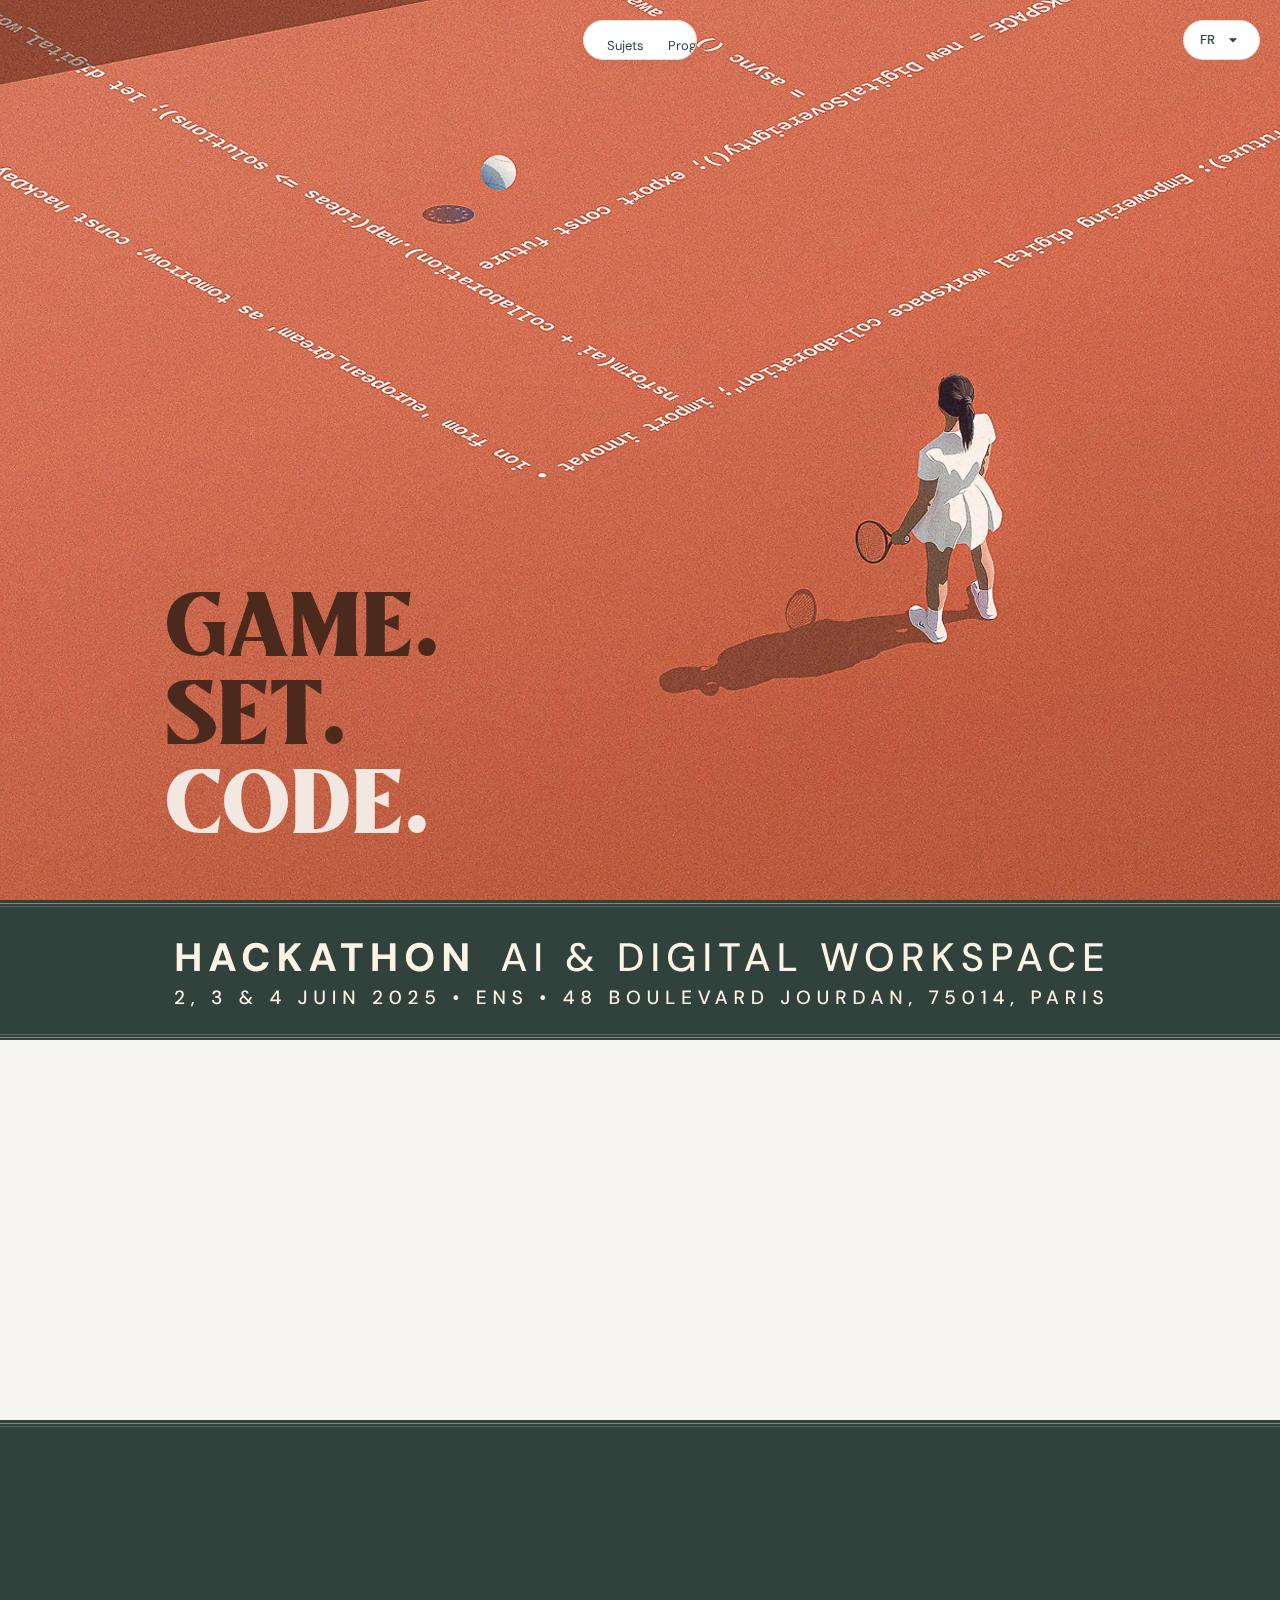
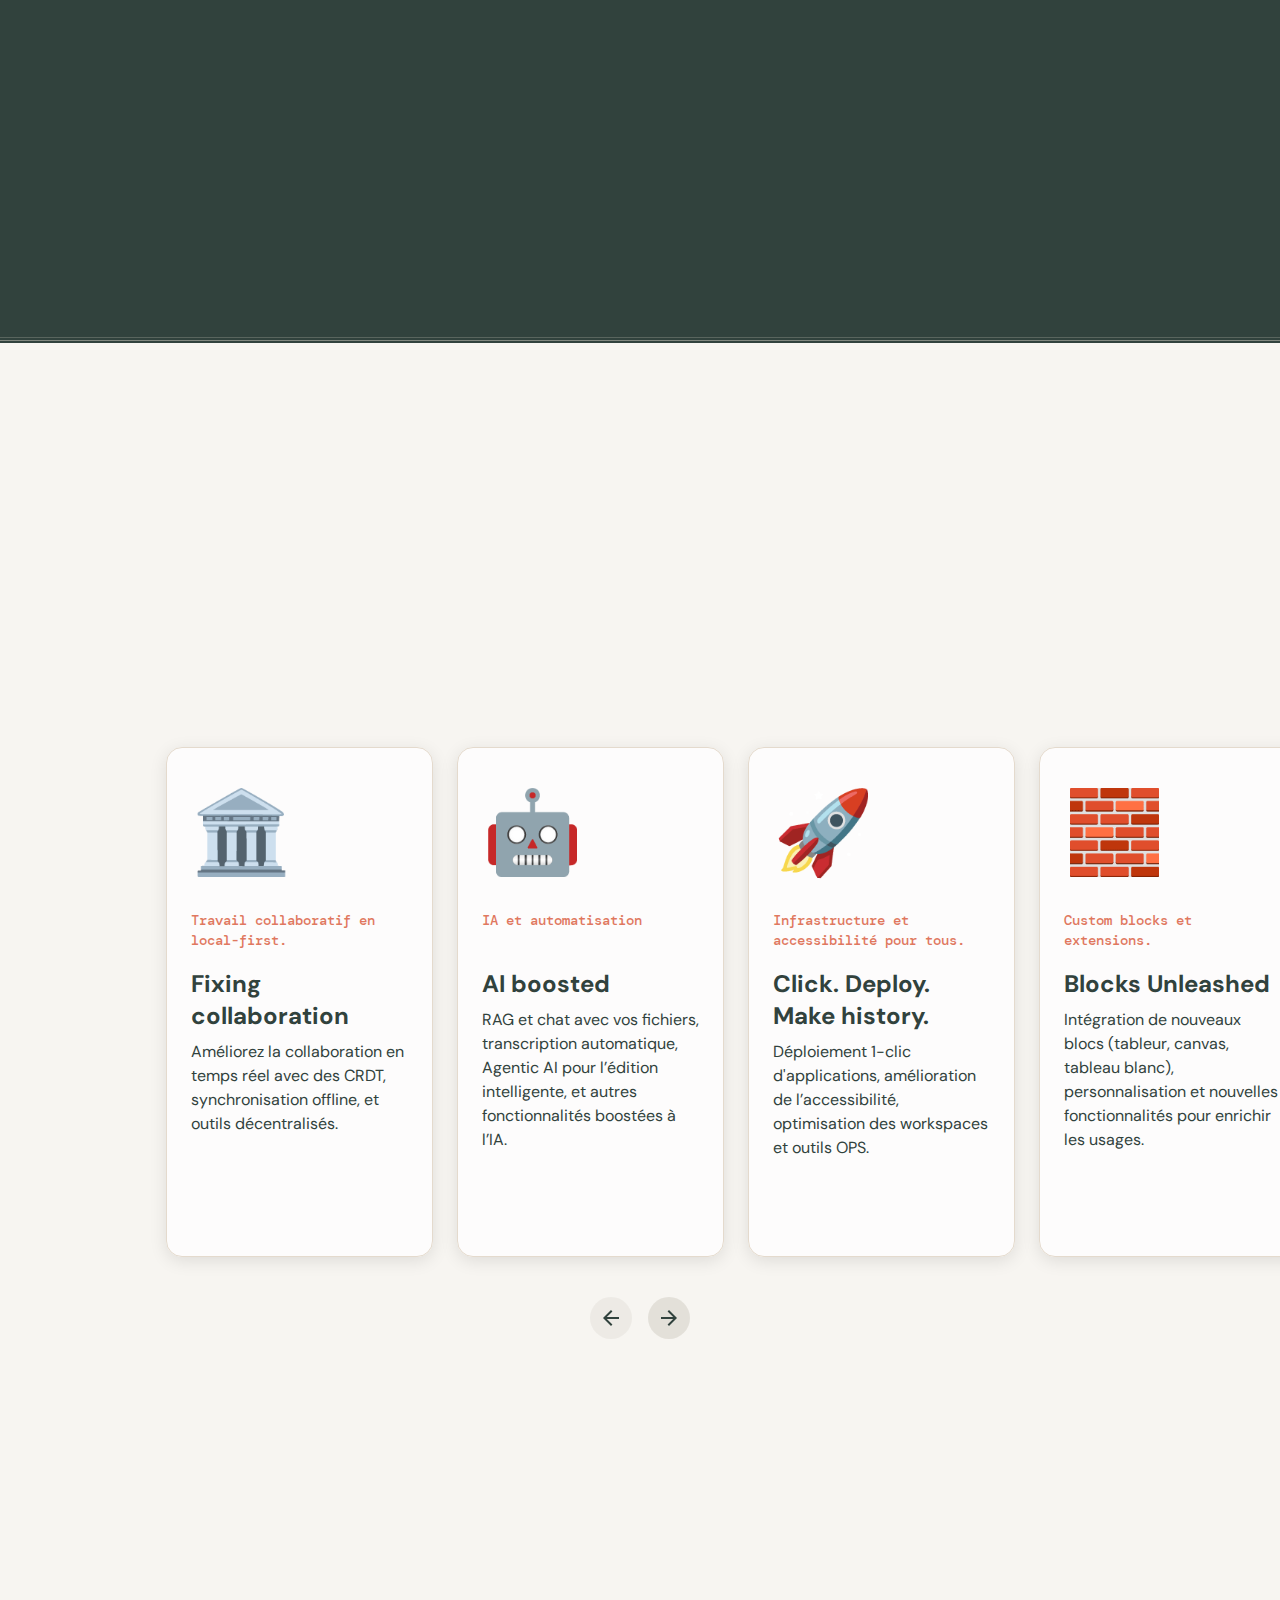
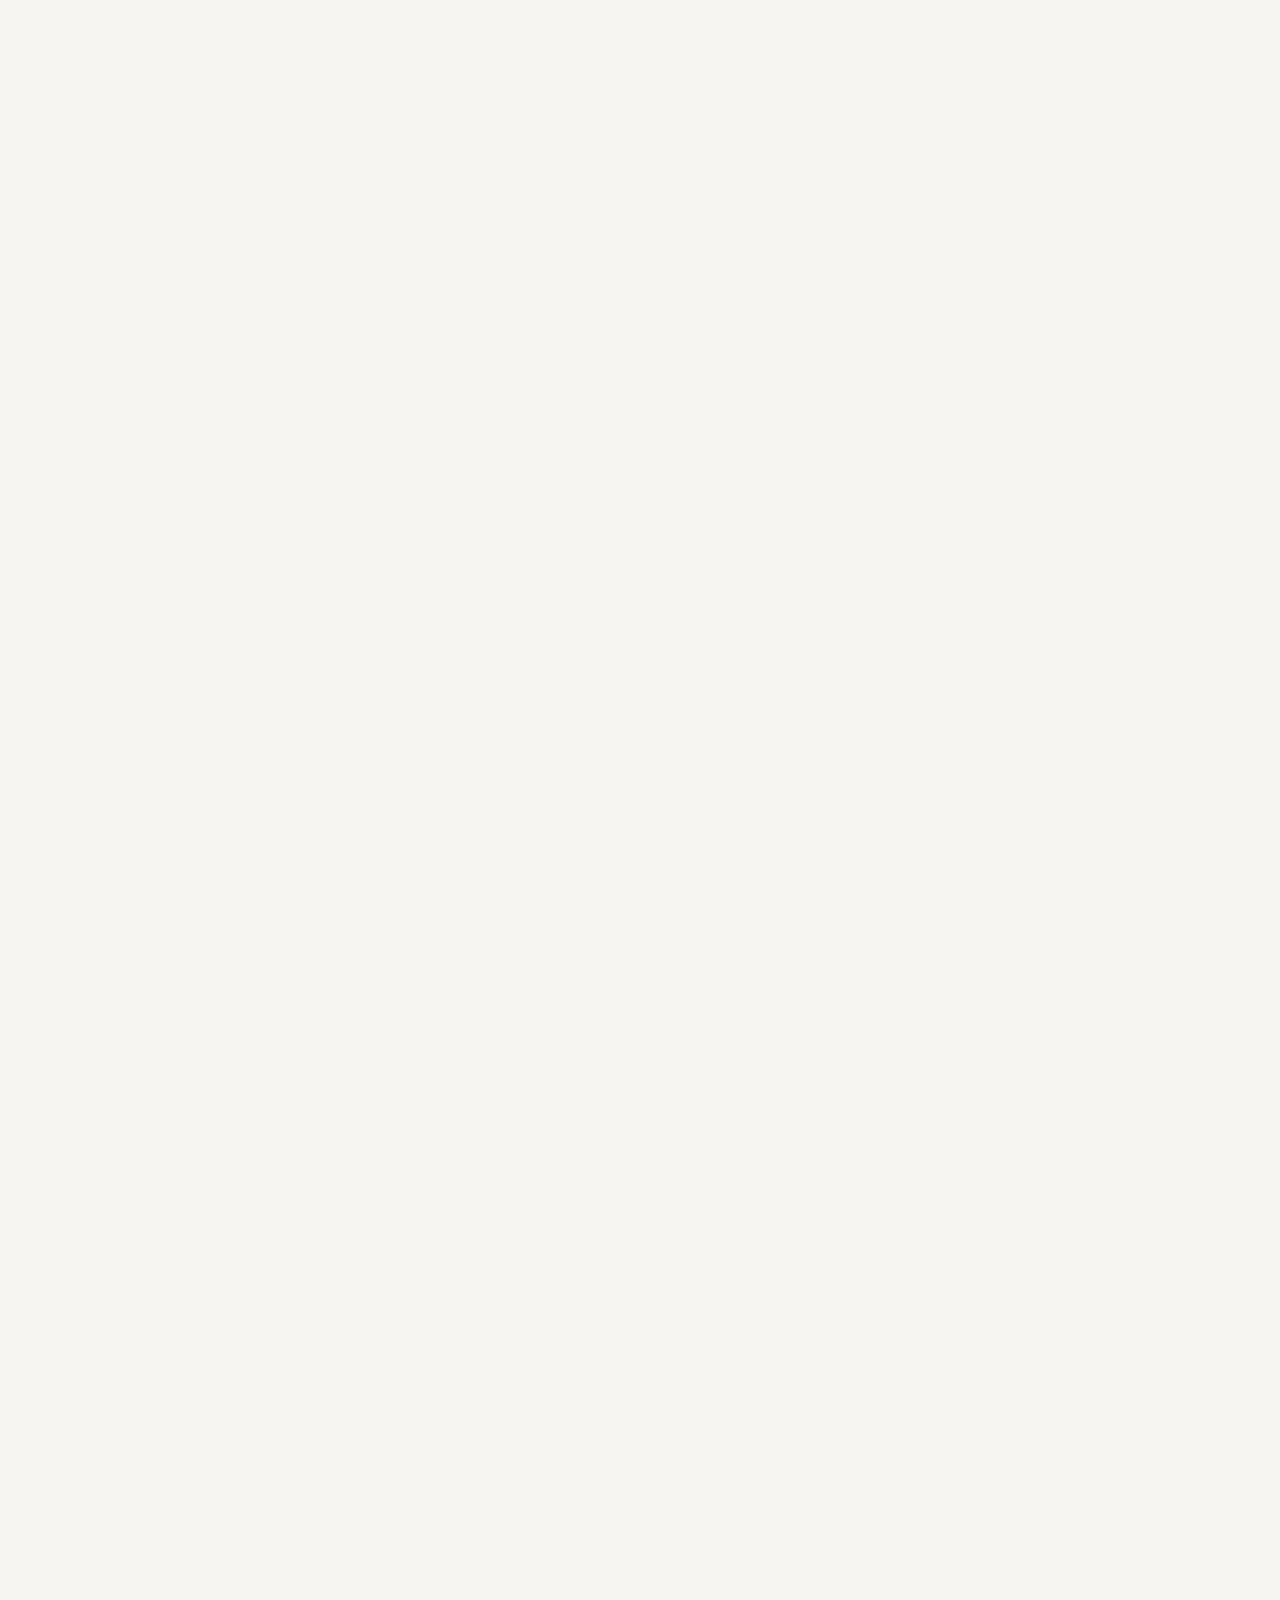
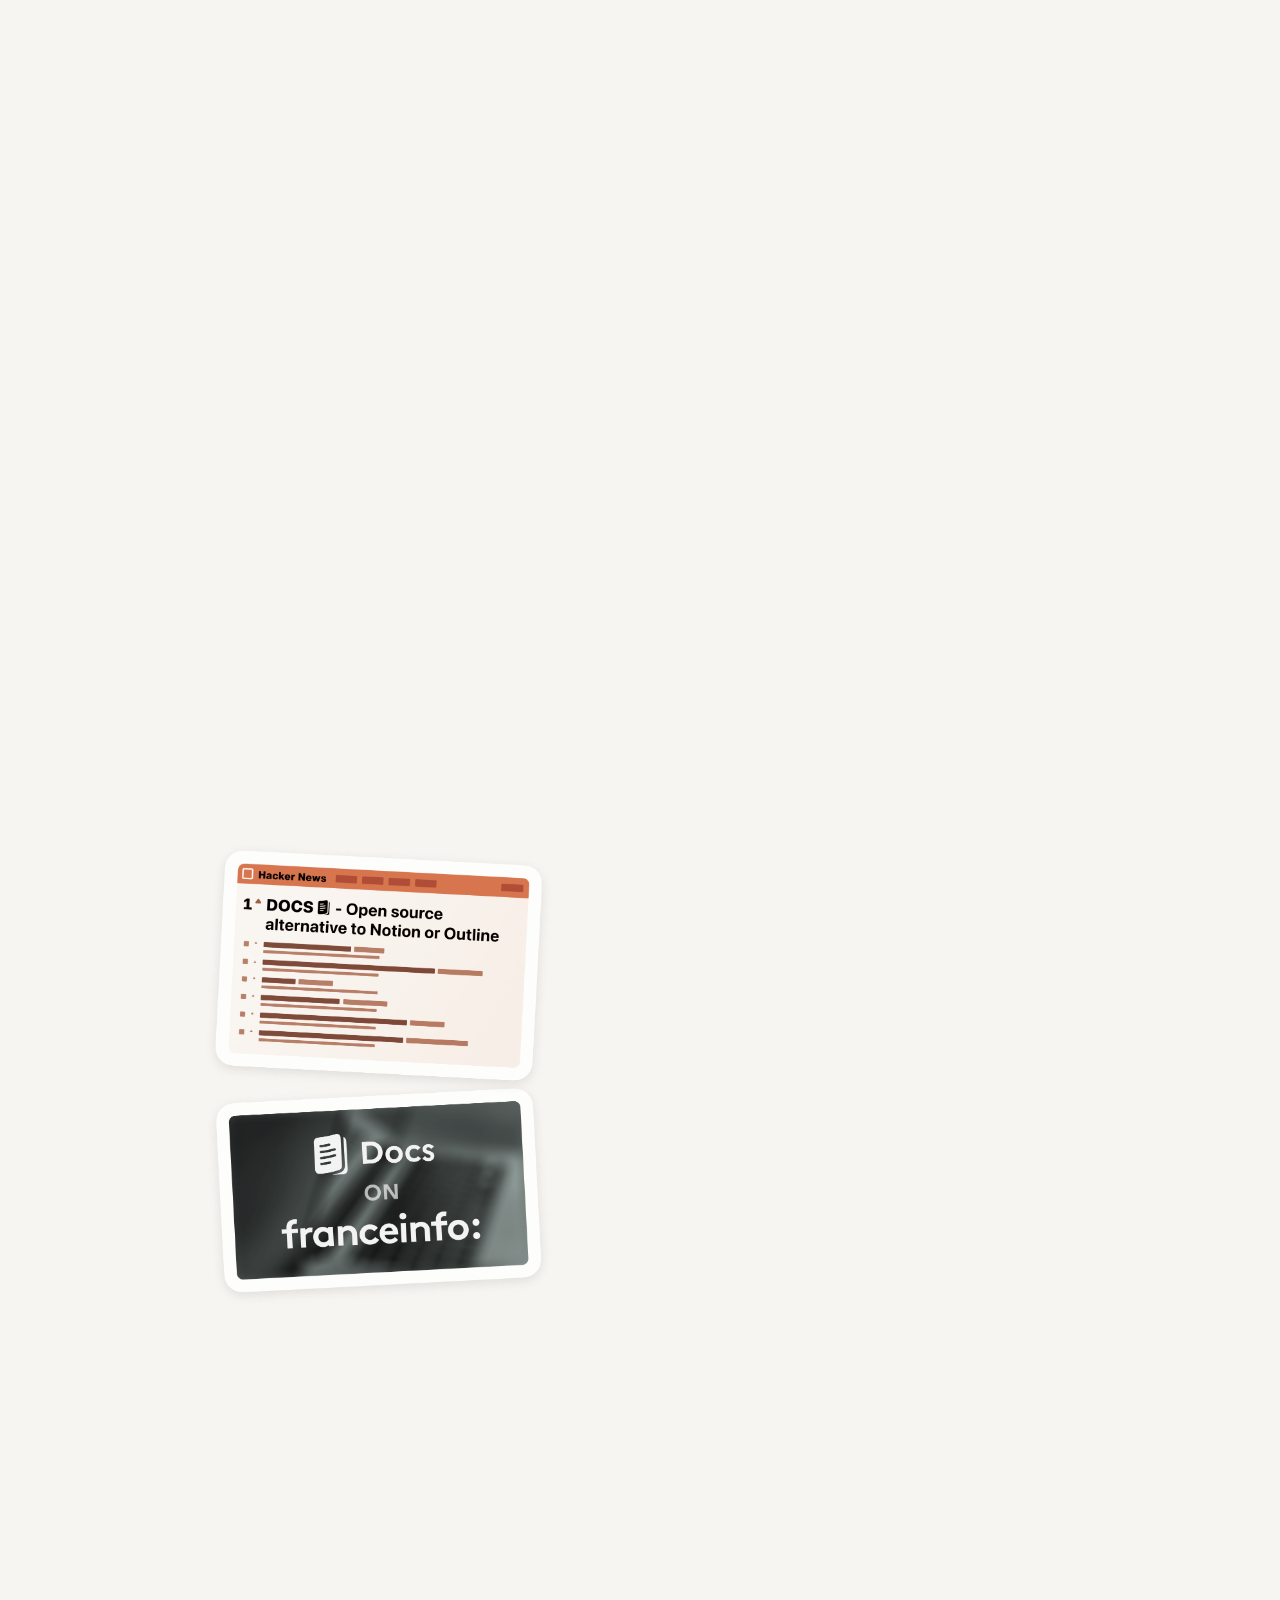
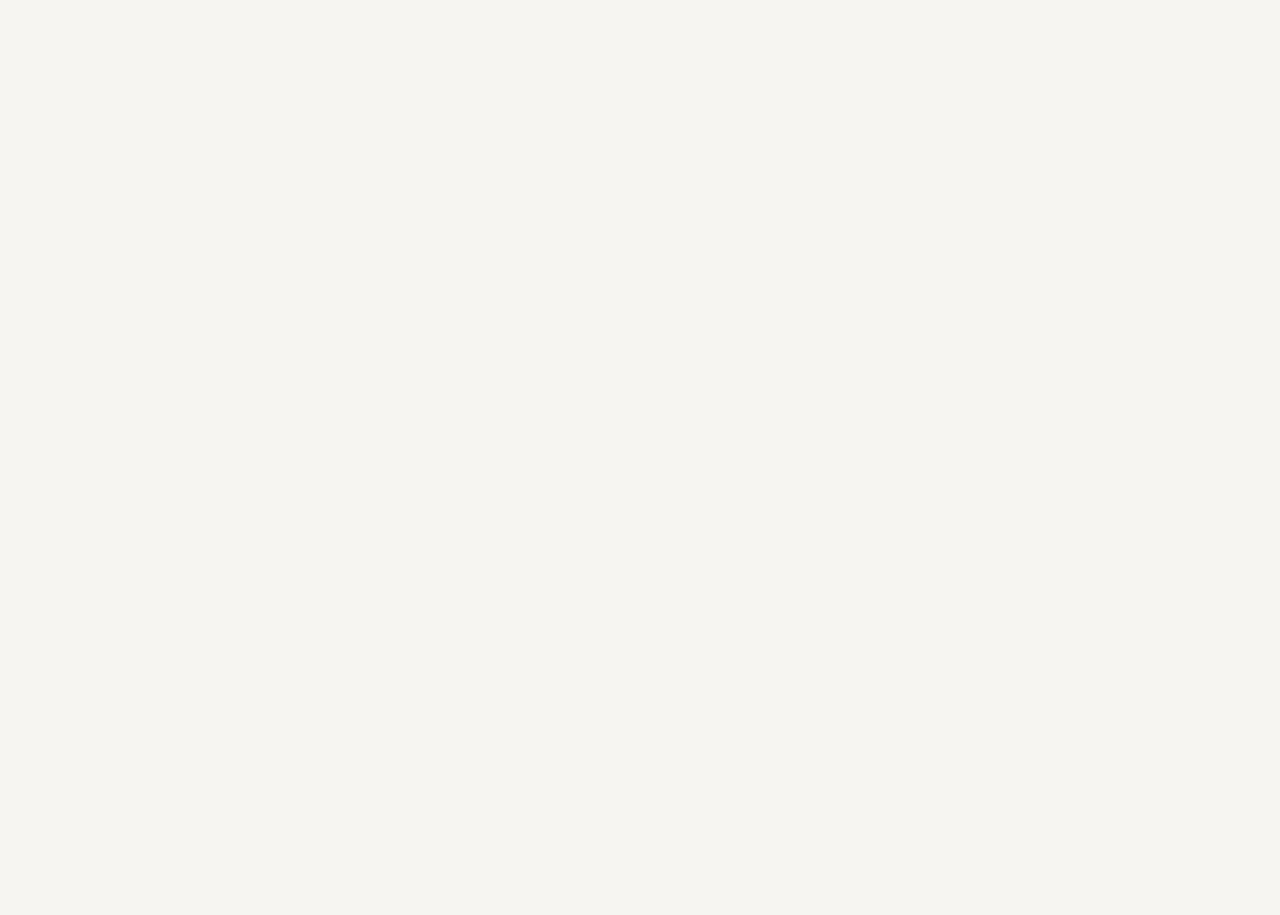
==== index.html @ 550e042b "Test" ====
<!DOCTYPE html><html><head><meta charSet="utf-8" data-next-head=""/><meta name="viewport" content="width=device-width" data-next-head=""/><title data-next-head="">HackDays - Hackathon Digital Workspace</title><meta property="og:title" content="HackDays - Hackathon Digital Workspace" data-next-head=""/><meta property="og:description" content="Les 2, 3 et 4 Juin 2025 - Travaillons ensemble à développer des outils souverains &amp; open source" data-next-head=""/><link href="favicon.png" rel="icon" media="(prefers-color-scheme: dark)" data-next-head=""/><link href="favicon-light.png" rel="icon" media="(prefers-color-scheme: light)" data-next-head=""/><meta property="og:image" content="/images/rs.png" data-next-head=""/><link rel="preload" href="/images/hero.webp" as="image" data-next-head=""/><link rel="preload" href="/locales/fr.json" as="fetch" type="application/json" data-next-head=""/><link rel="preload" href="/locales/en.json" as="fetch" type="application/json" data-next-head=""/><link rel="preload" href="/images/hero-mobile.png" as="image" data-next-head=""/><link rel="preload" href="/images/hero-matrix.webp" as="image" data-next-head=""/><link rel="preload" href="/fonts/DMMono-Medium.ttf" as="font" type="font/woff2" crossorigin="anonymous" data-next-head=""/><link rel="preload" href="/fonts/Mullingar.ttf" as="font" type="font/woff2" crossorigin="anonymous" data-next-head=""/><link rel="preload" href="/fonts/DMMono-Regular.ttf" as="font" type="font/woff2" crossorigin="anonymous" data-next-head=""/><link rel="preload" href="/fonts/DMSans.ttf" as="font" type="font/woff2" crossorigin="anonymous" data-next-head=""/><link rel="preload" href="/fonts/Domine.ttf" as="font" type="font/woff2" crossorigin="anonymous" data-next-head=""/><link rel="preload" href="/_next/static/css/62d3542dd55bc6a5.css" as="style"/><link rel="stylesheet" href="/_next/static/css/62d3542dd55bc6a5.css" data-n-g=""/><noscript data-n-css=""></noscript><script defer="" noModule="" src="/_next/static/chunks/polyfills-42372ed130431b0a.js"></script><script src="/_next/static/chunks/webpack-fbb920bddf9bf0a6.js" defer=""></script><script src="/_next/static/chunks/framework-b8ed9b642a1d405a.js" defer=""></script><script src="/_next/static/chunks/main-5967226b86c09d72.js" defer=""></script><script src="/_next/static/chunks/pages/_app-46a025a0077eee86.js" defer=""></script><script src="/_next/static/chunks/07c2d338-8907788d84a133c5.js" defer=""></script><script src="/_next/static/chunks/646-f58fdae03dad907c.js" defer=""></script><script src="/_next/static/chunks/pages/index-a17ed8b24670db7b.js" defer=""></script><script src="/_next/static/bseJGaEf91xO2K6jxtuB0/_buildManifest.js" defer=""></script><script src="/_next/static/bseJGaEf91xO2K6jxtuB0/_ssgManifest.js" defer=""></script></head><body><link rel="preload" as="image" href="/_next/static/media/logo.f4765c7b.svg"/><link rel="preload" as="image" href="/_next/static/media/logohackdays.5e179aab.svg"/><link rel="preload" as="image" href="/_next/static/media/title.95a860ea.svg"/><link rel="preload" as="image" href="/_next/static/media/title-mobile.29ca953d.svg"/><link rel="preload" as="image" href="/_next/static/media/logo-dinum.d886777a.svg"/><link rel="preload" as="image" href="/_next/static/media/logo-ens.67145951.svg"/><link rel="preload" as="image" href="/_next/static/media/logo-dgnum.ed070e53.svg"/><link rel="preload" as="image" href="/_next/static/media/screenshot-docs.bde87845.png"/><link rel="preload" as="image" href="/_next/static/media/screenshot-docs-mobile.62ccddb9.png"/><link rel="preload" as="image" href="/_next/static/media/logo-docs.759f31f5.svg"/><link rel="preload" as="image" href="/_next/static/media/screenshot-visio.ffbc86d8.png"/><link rel="preload" as="image" href="/_next/static/media/screenshot-visio-mobile.3c537fc0.png"/><link rel="preload" as="image" href="/_next/static/media/logo-visio.07f73965.svg"/><link rel="preload" as="image" href="/_next/static/media/date-2.4573acf4.png"/><link rel="preload" as="image" href="/_next/static/media/date-3.2bc47886.png"/><link rel="preload" as="image" href="/_next/static/media/date-4.ceb83dd8.png"/><link rel="preload" as="image" href="/_next/static/media/fame.dd30e077.png"/><link rel="preload" as="image" href="/_next/static/media/building.dadec28d.png"/><div id="__next"><div><div class="items-center flex border-b border-beige-200 z-1000 w-full bg-white fixed md:hidden top-[0px] left-[0px] h-[48px] justify-between" style="top:-100px;background-color:transparent"><a><img src="/_next/static/media/logo.f4765c7b.svg"/></a><a href="https://pretix.dgnum.eu/dgnum/hack-lsn-2025/" target="_blank" class="transition-all text-[13px] text-green-700 p-4 hover:text-orange-500 font-medium">menu.signup</a></div><div class="w-full hidden md:flex justify-center"><div class="fixed overflow-hidden z-1000 p-[5px] text-[13px] top-[20px] border border-beige-200 bg-white rounded-3xl h-[40px]" style="box-shadow:0px 4px 9.3px 0px rgba(75, 41, 28, 0.05);top:-100px;width:40px"><a class="absolute top-1.25" style="opacity:1"><img class="cursor-pointer" src="/_next/static/media/logo.f4765c7b.svg"/></a><ul class="flex items-center justify-between" style="opacity:0"><li><a><img class="w-[124px] overflow-hidden cursor-pointer" src="/_next/static/media/logohackdays.5e179aab.svg"/></a></li><li class="flex items-center hover:text-orange-600 cursor-pointer px-[12px] pl-[18px]"><a>menu.tracks</a></li><li class="flex items-center hover:text-orange-600 cursor-pointer px-[12px]"><a>menu.program</a></li><li class="flex items-center hover:text-orange-600 cursor-pointer px-[12px]"><a>menu.info</a></li><li class="flex items-center"><a href="https://pretix.dgnum.eu/dgnum/hack-lsn-2025/" target="_blank" class="flex items-center px-4 py-1 transition-all bg-green-700 hover:bg-orange-500 text-beige-100 rounded-full">menu.signup</a></li></ul></div><div class="hidden md:block" style="top:-100px;width:40px"></div></div><div class="w-full"><div style="opacity:0"><div id="GameSetCode" class="relative h-[80vh] md:h-[100vh] w-full bg-cover bg-top bg-[url(&#x27;/images/hero/hero-mobile.png&#x27;)] md:bg-[url(&#x27;/images/hero/hero.webp&#x27;)]" style="filter:blur(4px)"><div class="absolute w-full top-O z-0 bg-cover bg-top inset-0 md:bg-[url(&#x27;/images/hero/hero-matrix.webp&#x27;)]" style="opacity:0"></div><div class="container h-full mx-auto relative"><h1 class="uppercase font-title absolute bottom-[56px] hero-title"><span class="hero-title-word " style="opacity:0"><span class="text-orange-800">Game.</span></span><span class="hero-title-word " style="opacity:0"><span class="text-orange-800">Set.</span></span><span class="hero-title-word hero-title-matrix-hover" style="opacity:0"><span class="md:cursor-pointer text-orange-100 md:inline-block" style="opacity:0">C</span><span class="md:cursor-pointer text-orange-100 md:inline-block" style="opacity:0">o</span><span class="md:cursor-pointer text-orange-100 md:inline-block" style="opacity:0">d</span><span class="md:cursor-pointer text-orange-100 md:inline-block" style="opacity:0">e</span><span class="md:cursor-pointer text-orange-100 md:inline-block" style="opacity:0">.</span></span></h1></div></div><div class="sub-hero-title relative w-full bg-green-700"><div class="sub-hero-title-border w-full"><div class="sub-hero-title-subborder w-full"><div class="container mx-auto"><img class="mx-auto py-6 hidden md:block" src="/_next/static/media/title.95a860ea.svg"/><img class="mx-auto w-full py-6 block md:hidden" src="/_next/static/media/title-mobile.29ca953d.svg"/></div></div></div></div></div><div class="relative w-full bg-beige-100 py-[30px] md:py-0"><div class="flex column h-[327px] md:h-[380px] w-full bg-center bg-cover md:bg-auto py-12 bg-no-repeat container mx-auto"><div class="m-auto"><div class="relative grid grid-cols-3 flex text-center m-auto max-w-[436px] my-6 mx-auto gap-[47px]"><div style="opacity:0"><img src="/_next/static/media/logo-dinum.d886777a.svg"/></div><div style="opacity:0"><img src="/_next/static/media/logo-ens.67145951.svg" class="mx-auto self-end"/></div><div style="opacity:0"><img src="/_next/static/media/logo-dgnum.ed070e53.svg" class="self-end"/></div></div></div></div></div><div class="sub-hero-title relative w-full bg-green-700"><div class="sub-hero-title-border w-full"><div class="sub-hero-title-subborder w-full"><div class="container mx-auto md:py-[120px] py-8"><div class="flex gap-4 md:justify-center flex-wrap md:flex-nowrap"><div style="opacity:0"><span class="px-3 py-1 rounded-full text-sm font-normal font-code
      bg-white/[.05] text-beige-100">mission.tags.1</span></div><div style="opacity:0"><span class="px-3 py-1 rounded-full text-sm font-normal font-code
      bg-white/[.05] text-beige-100">mission.tags.2</span></div><div style="opacity:0"><span class="px-3 py-1 rounded-full text-sm font-normal font-code
      bg-white/[.05] text-beige-100">mission.tags.3</span></div></div><div style="opacity:0"><h3 class="font-title leading-14 py-[12px] md:py-8 uppercase md:text-center text-beige-100 text-[59px] md:text-[86px]">mission.title</h3><p class="md:mx-auto font-text text-[#F8F6F2] max-w-[478px] text-left md:text-center">mission.description</p></div></div></div></div></div><div class="bg-beige-100"><div id="AVosMarques" class="relative w-full pt-[96px] pb-[56px] md:py-[106px]"><div class="container mx-auto"><div style="opacity:0"><span class="px-3 py-1 rounded-full text-sm font-normal font-code
      bg-orange-100 text-orange-600">avosmarques.tag</span><h3 class="font-title leading-14 py-3 md:py-8 uppercase text-green-700 text-[59px] md:text-[86px]">avosmarques.title</h3><p class="text-green-500 max-w-[800px] text-normal">avosmarques.description</p></div></div><div class="swipper-scroll overflow-hidden md:overflow-x-auto flex snap-x gap-6 pr-[180px] pt-9 pb-5 md:pt-7 md:pb-7 scroll-smooth transition-[padding] duration-300"><div class="snap-center bg-white/[0.75] border border-beige-200 min-w-[267px] max-w-[267px] flex flex-col p-6 rounded-[16px] card-box-shadow gap-2"><span class="text-[81px]">🏛️</span><span class="text-sm font-medium text-orange-500 font-code mt-2 h-[34px]">avosmarques.cards.1.tag</span><h3 class="text-2xl font-bold text-green-700 mt-4">avosmarques.cards.1.title</h3><p class="text-green-700 font-normal text-base">avosmarques.cards.1.description</p></div><div class="snap-center bg-white/[0.75] border border-beige-200 min-w-[267px] max-w-[267px] flex flex-col p-6 rounded-[16px] card-box-shadow gap-2"><span class="text-[81px]">🤖</span><span class="text-sm font-medium text-orange-500 font-code mt-2 h-[34px]">avosmarques.cards.2.tag</span><h3 class="text-2xl font-bold text-green-700 mt-4">avosmarques.cards.2.title</h3><p class="text-green-700 font-normal text-base">avosmarques.cards.2.description</p></div><div class="snap-center bg-white/[0.75] border border-beige-200 min-w-[267px] max-w-[267px] flex flex-col p-6 rounded-[16px] card-box-shadow gap-2"><span class="text-[81px]">🚀</span><span class="text-sm font-medium text-orange-500 font-code mt-2 h-[34px]">avosmarques.cards.3.tag</span><h3 class="text-2xl font-bold text-green-700 mt-4">avosmarques.cards.3.title</h3><p class="text-green-700 font-normal text-base">avosmarques.cards.3.description</p></div><div class="snap-center bg-white/[0.75] border border-beige-200 min-w-[267px] max-w-[267px] flex flex-col p-6 rounded-[16px] card-box-shadow gap-2"><span class="text-[81px]">🧱</span><span class="text-sm font-medium text-orange-500 font-code mt-2 h-[34px]">avosmarques.cards.4.tag</span><h3 class="text-2xl font-bold text-green-700 mt-4">avosmarques.cards.4.title</h3><p class="text-green-700 font-normal text-base">avosmarques.cards.4.description</p></div><div class="snap-center bg-white/[0.75] border border-beige-200 min-w-[267px] max-w-[267px] flex flex-col p-6 rounded-[16px] card-box-shadow gap-2"><span class="text-[81px]">📈</span><span class="text-sm font-medium text-orange-500 font-code mt-2 h-[34px]">avosmarques.cards.5.tag</span><h3 class="text-2xl font-bold text-green-700 mt-4">avosmarques.cards.5.title</h3><p class="text-green-700 font-normal text-base">avosmarques.cards.5.description</p></div><div class="snap-center bg-white/[0.75] border border-beige-200 min-w-[267px] max-w-[267px] flex flex-col p-6 rounded-[16px] card-box-shadow gap-2"><span class="text-[81px]">🤩</span><span class="text-sm font-medium text-orange-500 font-code mt-2 h-[34px]">avosmarques.cards.6.tag</span><h3 class="text-2xl font-bold text-green-700 mt-4">avosmarques.cards.6.title</h3><p class="text-green-700 font-normal text-base">avosmarques.cards.6.description</p></div><div class="snap-center bg-white/[0.75] border border-beige-200 min-w-[267px] max-w-[267px] flex flex-col p-6 rounded-[16px] card-box-shadow gap-2"><span class="text-[81px]">🙈</span><span class="text-sm font-medium text-orange-500 font-code mt-2 h-[34px]">avosmarques.cards.7.tag</span><h3 class="text-2xl font-bold text-green-700 mt-4">avosmarques.cards.7.title</h3><p class="text-green-700 font-normal text-base">avosmarques.cards.7.description</p></div><div class="snap-center bg-white/[0.75] border border-beige-200 min-w-[267px] max-w-[267px] flex flex-col p-6 rounded-[16px] card-box-shadow gap-2"><span class="text-[81px]">🃏</span><span class="text-sm font-medium text-orange-500 font-code mt-2 h-[34px]">avosmarques.cards.8.tag</span><h3 class="text-2xl font-bold text-green-700 mt-4">avosmarques.cards.8.title</h3><p class="text-green-700 font-normal text-base">avosmarques.cards.8.description</p></div></div><div class="swiper-arrows relative text-center mx-auto mt-3"><div class="flex gap-4 justify-center"><button disabled="" class="flex text-green-700 cursor-pointer disabled:cursor-default transition-all h-[42px] px-[9px] py-[6px] justify-center items-center gap-[4px] rounded-full
               bg-beige-300/[0.25] text-green-300"><style data-emotion="css q7mezt">.css-q7mezt{-webkit-user-select:none;-moz-user-select:none;-ms-user-select:none;user-select:none;width:1em;height:1em;display:inline-block;-webkit-flex-shrink:0;-ms-flex-negative:0;flex-shrink:0;-webkit-transition:fill 200ms cubic-bezier(0.4, 0, 0.2, 1) 0ms;transition:fill 200ms cubic-bezier(0.4, 0, 0.2, 1) 0ms;fill:currentColor;font-size:1.5rem;}</style><svg class="MuiSvgIcon-root MuiSvgIcon-fontSizeMedium css-q7mezt" focusable="false" aria-hidden="true" viewBox="0 0 24 24"><path d="M20 11H7.83l5.59-5.59L12 4l-8 8 8 8 1.41-1.41L7.83 13H20z"></path></svg></button><div class="flex justify-between md:hidden gap-2 mt-4"><span class="w-2 h-2 rounded-full bg-green-700"></span><span class="w-2 h-2 rounded-full bg-beige-300"></span><span class="w-2 h-2 rounded-full bg-beige-300"></span><span class="w-2 h-2 rounded-full bg-beige-300"></span><span class="w-2 h-2 rounded-full bg-beige-300"></span><span class="w-2 h-2 rounded-full bg-beige-300"></span><span class="w-2 h-2 rounded-full bg-beige-300"></span><span class="w-2 h-2 rounded-full bg-beige-300"></span></div><button class="flex cursor-pointer disabled:cursor-default transition-all text-green-700 h-[42px] px-[9px] py-[6px] justify-center items-center gap-[4px] rounded-full
                bg-beige-300/[0.5]"><style data-emotion="css q7mezt">.css-q7mezt{-webkit-user-select:none;-moz-user-select:none;-ms-user-select:none;user-select:none;width:1em;height:1em;display:inline-block;-webkit-flex-shrink:0;-ms-flex-negative:0;flex-shrink:0;-webkit-transition:fill 200ms cubic-bezier(0.4, 0, 0.2, 1) 0ms;transition:fill 200ms cubic-bezier(0.4, 0, 0.2, 1) 0ms;fill:currentColor;font-size:1.5rem;}</style><svg class="MuiSvgIcon-root MuiSvgIcon-fontSizeMedium css-q7mezt" focusable="false" aria-hidden="true" viewBox="0 0 24 24"><path d="m12 4-1.41 1.41L16.17 11H4v2h12.17l-5.58 5.59L12 20l8-8z"></path></svg></button></div></div></div><div class="relative w-full py-14 md:py-[106px] py-8"><div class="container mx-auto"><div style="opacity:0"><span class="px-3 py-1 rounded-full text-sm font-normal font-code
      bg-orange-100 text-orange-600">prets.tag</span><h3 class="font-title leading-14 py-3 md:py-8 uppercase text-green-700 text-[59px] md:text-[86px]">prets.title</h3><p class="text-green-500 max-w-[800px] text-normal">prets.description</p></div><div class="grid md:grid-cols-2 md:gap-10 mt-8 md:mt-[40px]"><div style="opacity:0"><div class=""><img src="/_next/static/media/screenshot-docs.bde87845.png" class="hidden rounded-[16px] md:block w-full card-box-shadow"/><img src="/_next/static/media/screenshot-docs-mobile.62ccddb9.png" class="md:hidden rounded-[6.9%] w-full card-box-shadow"/></div><div class="flex items-center justify-between mt-6 ml-1"><img src="/_next/static/media/logo-docs.759f31f5.svg" class="w-[100px] md:w-[148px]"/><a class="rounded-full bg-beige-300/[0.5] transition-all hover:bg-beige-300 py-1.5 px-4 font-medium decoration-0" href="https://github.com/suitenumerique/docs" target="_blank">Github</a></div><p class="ml-2 mt-3 text-green-500">prets.docs.description</p></div><div class="mt-8 md:mt-0"><div style="opacity:0"><div class=""><img src="/_next/static/media/screenshot-visio.ffbc86d8.png" class="hidden md:block w-full rounded-[16px] card-box-shadow"/><img src="/_next/static/media/screenshot-visio-mobile.3c537fc0.png" class="md:hidden w-full rounded-[6.9%] card-box-shadow"/></div><div class="flex items-center justify-between mt-6 ml-1"><img src="/_next/static/media/logo-visio.07f73965.svg" class="w-[100px] md:w-[148px]"/><a class="rounded-full bg-beige-300/[0.5] transition-all hover:bg-beige-300 py-1.5 px-4 font-medium decoration-0" href="https://github.com/suitenumerique/meet" target="_blank">Github</a></div><p class="ml-2 mt-3 text-green-500">prets.visio.description</p></div></div></div></div></div><div id="Partez" class="relative w-full py-14 md:py-[106px] py-8"><div class="container mx-auto"><div style="opacity:0"><span class="px-3 py-1 rounded-full text-sm font-normal font-code
      bg-orange-100 text-orange-600">partez.tag</span><h3 class="font-title leading-14 py-3 md:py-8 uppercase text-green-700 text-[59px] md:text-[86px]">partez.title</h3><p class="block text-green-500 max-w-[800px] text-normal mb-8">partez.description</p><a href="https://pretix.dgnum.eu/dgnum/hack-lsn-2025/" target="_blank" rel="noopener noreferrer" aria-label="partez.button" class="block inline mt-12 mb-12 px-8 py-3 rounded-full bg-green-700 text-beige-100 text-center transition-all hover:bg-orange-500">partez.button</a></div><div style="opacity:0"><div class="bg-[#26312e] flex overflow-hidden mt-9 md:mt-12 md:h-[180px] border-1 border-green-700 rounded-2xl"><img src="/_next/static/media/date-2.4573acf4.png" class="hidden lg:block h-[180px]"/><div class="p-8 relative flex-1" style="background:linear-gradient(73deg, rgba(255, 255, 255, 0.00) -3.75%, rgba(255, 255, 255, 0.10) 92.73%), #26312D"><p class="absolute top-[9px] right-[9px] py-1 px-2.5 text-beige-100 bg-orange-600 border border-white/[0.2] font-code text-sm rounded-lg">partez.days.1.chip</p><p class="text-orange-500 text-lg font-code md:mt-0 mt-2.5"> <!-- -->partez.days.1.date<!-- --> </p><p class="text-beige-100 text-[1.9rem] font-bold font-text"> <!-- -->partez.days.1.title<!-- --> </p><p class="text-beige-100 text-base">partez.days.1.description</p></div></div></div><div style="opacity:0"><div class="bg-[#26312e] flex overflow-hidden mt-4 md:mt-12 md:h-[180px] border-1 border-green-700 rounded-2xl"><img src="/_next/static/media/date-3.2bc47886.png" class="hidden lg:block h-[180px]"/><div class="p-8 relative flex-1" style="background:linear-gradient(73deg, rgba(255, 255, 255, 0.00) -3.75%, rgba(255, 255, 255, 0.10) 92.73%), #26312D"><p class="absolute top-[9px] right-[9px] py-1 px-2.5 text-beige-100 bg-orange-600 border border-white/[0.2] font-code text-sm rounded-lg">partez.days.2.chip</p><p class="text-orange-500 text-lg font-code md:mt-0 mt-2.5"> <!-- -->partez.days.2.date<!-- --> </p><p class="text-beige-100 text-[1.9rem] font-bold font-text"> <!-- -->partez.days.2.title<!-- --> </p><p class="text-beige-100 text-base">partez.days.2.description</p></div></div></div><div style="opacity:0"><div class="bg-orange-600 flex overflow-hidden mt-4 md:mt-12 md:h-[180px] border-1 border-orange-600 rounded-2xl"><img src="/_next/static/media/date-4.ceb83dd8.png" class="hidden lg:block h-[180px]"/><div class="p-8 relative flex-1" style="background:linear-gradient(73deg, rgba(255, 255, 255, 0.00) 33.75%, rgba(255, 255, 255, 0.10) 79.95%), #BC5A3F;background-color:#BC5A3F"><p class="absolute top-[9px] right-[9px] py-1 px-2.5 text-beige-100 bg-green-700 border border-white/[0.2] font-code text-sm rounded-lg">partez.days.3.chip</p><p class="text-beige-100 text-lg font-code md:mt-0 mt-2.5"> <!-- -->partez.days.3.date<!-- --> </p><p class="text-beige-100 text-[1.9rem] font-bold font-text"> <!-- -->partez.days.3.title<!-- --> </p><p class="text-beige-100 text-base">partez.days.3.description</p></div></div></div></div></div></div><div class="relative w-full bg-beige-100 py-14 md:py-[106px] py-8"><div class="container mx-auto text-center"><div style="opacity:0"><span class="px-3 py-1 rounded-full text-sm font-normal font-code
      bg-orange-100 text-orange-600">histoire.tag</span><h3 class="font-title leading-none pt-1 pb-[56px] md:pb-[80px] max-w-[850px] text-green-700 text-[59px] md:text-[86px] mx-auto">histoire.title</h3></div></div><div class="container mx-auto"><div class="grid md:grid-cols-7 sm:grid-cols-1 sm:mx-9 gap-10 md:mt-[40px] items-center"><div class="hidden md:block md:col-span-3"><img src="/_next/static/media/fame.dd30e077.png"/></div><div class="w-full sm:col-span-4"><div style="opacity:0"><div class="flex items-center md:gap-[32px] justify-between grid md:grid-cols-4 mb-6"><div class="md:col-span-3"><p class="font-bold text-2xl">histoire.news.hn.title<!-- --> </p><p class="font-normal text-green-500">histoire.news.hn.description<!-- --> </p></div><div class="md:col-span-1 mt-3 md:mt-0"><a class="block w-[130px] text-lg rounded-full bg-beige-300/[0.5] text-center transition-all hover:bg-beige-300 py-1.5 font-medium decoration-0" href="histoire.news.hn.target" target="_blank">histoire.news.hn.button</a></div></div></div><div style="opacity:0"><div class="flex items-center md:gap-[32px] justify-between grid md:grid-cols-4 mb-6"><div class="md:col-span-3"><p class="font-bold text-2xl">histoire.news.franceinfo.title<!-- --> </p><p class="font-normal text-green-500">histoire.news.franceinfo.description<!-- --> </p></div><div class="md:col-span-1 mt-3 md:mt-0"><a class="block w-[130px] text-lg rounded-full bg-beige-300/[0.5] text-center transition-all hover:bg-beige-300 py-1.5 font-medium decoration-0" href="histoire.news.franceinfo.target" target="_blank">histoire.news.franceinfo.button</a></div></div></div><div style="opacity:0"><div class="flex items-center md:gap-[32px] justify-between grid md:grid-cols-4 mb-6"><div class="md:col-span-3"><p class="font-bold text-2xl">histoire.news.linkedin.title<!-- --> </p><p class="font-normal text-green-500">histoire.news.linkedin.description<!-- --> </p></div><div class="md:col-span-1 mt-3 md:mt-0"><a class="block w-[130px] text-lg rounded-full bg-beige-300/[0.5] text-center transition-all hover:bg-beige-300 py-1.5 font-medium decoration-0" href="histoire.news.linkedin.target" target="_blank">histoire.news.linkedin.button</a></div></div></div><div style="opacity:0"><div class="flex items-center md:gap-[32px] justify-between grid md:grid-cols-4 mb-6"><div class="md:col-span-3"><p class="font-bold text-2xl">histoire.news.reddit.title<!-- --> </p><p class="font-normal text-green-500">histoire.news.reddit.description<!-- --> </p></div><div class="md:col-span-1 mt-3 md:mt-0"><a class="block w-[130px] text-lg rounded-full bg-beige-300/[0.5] text-center transition-all hover:bg-beige-300 py-1.5 font-medium decoration-0" href="histoire.news.reddit.target" target="_blank">histoire.news.reddit.button</a></div></div></div><div style="opacity:0"><div class="flex items-center md:gap-[32px] justify-between grid md:grid-cols-4 mb-6"><div class="md:col-span-3"><p class="font-bold text-2xl">histoire.news.frandroid.title<!-- --> </p><p class="font-normal text-green-500">histoire.news.frandroid.description<!-- --> </p></div><div class="md:col-span-1 mt-3 md:mt-0"><a class="block w-[130px] text-lg rounded-full bg-beige-300/[0.5] text-center transition-all hover:bg-beige-300 py-1.5 font-medium decoration-0" href="histoire.news.frandroid.target" target="_blank">histoire.news.frandroid.button</a></div></div></div><div style="opacity:0"><div class="flex items-center md:gap-[32px] justify-between grid md:grid-cols-4 mb-6"><div class="md:col-span-3"><p class="font-bold text-2xl">histoire.news.bfm.title<!-- --> </p><p class="font-normal text-green-500">histoire.news.bfm.description<!-- --> </p></div><div class="md:col-span-1 mt-3 md:mt-0"><a class="block w-[130px] text-lg rounded-full bg-beige-300/[0.5] text-center transition-all hover:bg-beige-300 py-1.5 font-medium decoration-0" href="histoire.news.bfm.target" target="_blank">histoire.news.bfm.button</a></div></div></div></div></div></div></div><div id="Informations" class="relative w-full bg-beige-100 py-14 md:py-[106px] py-8"><div class="container mx-auto text-center"><div style="opacity:0"><span class="px-3 py-1 rounded-full text-sm font-normal font-code
      bg-orange-100 text-orange-600">informations.tag</span><h3 class="font-title leading-14 py-8 uppercase text-green-700 text-[59px] md:text-[86px]">informations.title</h3><div class="grid md:grid-cols-3 gap-10 md:my-[40px]"><div class="col-span-1"><div class="rounded-2xl border border-beige-200 bg-white/[0.75] p-6 text-center" style="box-shadow:0px 4px 16.6px 0px rgba(0, 0, 0, 0.10)"><img src="/_next/static/media/logo-ens.67145951.svg" class="h-[112px] mb-6 mx-auto"/><p class="font-bold text-[22px]">CAMPUS JOURDAN</p><p class="font-bold text-base my-3"> 48 Boulevard Jourdan, <br/> 75014, Paris </p><div class="flex justify-between w-full mb-6"><p class="font-normal leading-snug text-base text-left">informations.days</p><p class="font-normal leading-snug text-base text-right">informations.hours</p></div><a class="block text-lg text-beige-100 rounded-full bg-green-700 mb-2 text-center transition-all hover:bg-orange-500 py-1.5 font-medium decoration-0" href="https://pretix.dgnum.eu/dgnum/hack-lsn-2025/" target="_blank"> <!-- -->informations.buttonSignup<!-- --> </a><a class="block text-lg rounded-full bg-beige-300/[0.5] text-center transition-all hover:bg-beige-300 py-1.5 font-medium decoration-0" href="mailto:contact-hackdays@numerique.gouv.fr" target="_blank"> <!-- -->informations.buttonContact<!-- --> </a></div></div><div class="hidden md:block md:col-span-2"><img src="/_next/static/media/building.dadec28d.png" class="rounded-2xl" style="box-shadow:0px 4px 16.6px 0px rgba(0, 0, 0, 0.10)"/></div></div><div class="grid grid-cols-3 flex text-center max-w-[413px] pt-6 my-6 mx-auto gap-x-11"><img src="/_next/static/media/logo-dinum.d886777a.svg"/><img src="/_next/static/media/logo-ens.67145951.svg" class="mx-auto self-end"/><img src="/_next/static/media/logo-dgnum.ed070e53.svg" class="self-end"/></div></div></div></div></div></div></div><script id="__NEXT_DATA__" type="application/json">{"props":{"pageProps":{}},"page":"/","query":{},"buildId":"bseJGaEf91xO2K6jxtuB0","nextExport":true,"autoExport":true,"isFallback":false,"scriptLoader":[]}</script></body></html>
---- _next/static/css/62d3542dd55bc6a5.css ----
/*! tailwindcss v4.0.17 | MIT License | https://tailwindcss.com */@layer theme{:host,:root{--font-sans:ui-sans-serif,system-ui,sans-serif,"Apple Color Emoji","Segoe UI Emoji","Segoe UI Symbol","Noto Color Emoji";--font-mono:ui-monospace,SFMono-Regular,Menlo,Monaco,Consolas,"Liberation Mono","Courier New",monospace;--color-orange-100:var(--color-orange-100);--color-orange-500:var(--color-orange-500);--color-orange-600:var(--color-orange-600);--color-orange-800:var(--color-orange-800);--color-green-300:var(--color-green-300);--color-green-500:var(--color-green-500);--color-green-700:var(--color-green-700);--color-green-800:var(--color-green-800);--color-white:#fff;--spacing:.25rem;--text-sm:.875rem;--text-sm--line-height:calc(1.25/.875);--text-base:1rem;--text-base--line-height:calc(1.5/1);--text-lg:1.125rem;--text-lg--line-height:calc(1.75/1.125);--text-2xl:1.5rem;--text-2xl--line-height:calc(2/1.5);--text-3xl:1.875rem;--text-3xl--line-height:calc(2.25/1.875);--font-weight-normal:400;--font-weight-medium:500;--font-weight-bold:700;--leading-snug:1.375;--radius-md:.375rem;--radius-lg:.5rem;--radius-2xl:1rem;--radius-3xl:1.5rem;--ease-in:cubic-bezier(.4,0,1,1);--ease-out:cubic-bezier(0,0,.2,1);--default-transition-duration:.15s;--default-transition-timing-function:cubic-bezier(.4,0,.2,1);--default-font-family:var(--font-sans);--default-mono-font-family:var(--font-mono);--font-title:var(--font-title);--font-subtitle:var(--font-subtitle);--font-text:var(--font-text);--font-code:var(--font-code);--color-beige-100:var(--color-beige-100);--color-beige-200:var(--color-beige-200);--color-beige-300:var(--color-beige-300)}}@layer base{*,::backdrop,:after,:before{box-sizing:border-box;border:0 solid;margin:0;padding:0}::file-selector-button{box-sizing:border-box;border:0 solid;margin:0;padding:0}:host,html{-webkit-text-size-adjust:100%;-moz-tab-size:4;-o-tab-size:4;tab-size:4;line-height:1.5;font-family:var(--default-font-family,ui-sans-serif,system-ui,sans-serif,"Apple Color Emoji","Segoe UI Emoji","Segoe UI Symbol","Noto Color Emoji");font-feature-settings:var(--default-font-feature-settings,normal);font-variation-settings:var(--default-font-variation-settings,normal);-webkit-tap-highlight-color:transparent}hr{height:0;color:inherit;border-top-width:1px}abbr:where([title]){-webkit-text-decoration:underline dotted;text-decoration:underline dotted}h1,h2,h3,h4,h5,h6{font-size:inherit;font-weight:inherit}a{color:inherit;-webkit-text-decoration:inherit;text-decoration:inherit}b,strong{font-weight:bolder}code,kbd,pre,samp{font-family:var(--default-mono-font-family,ui-monospace,SFMono-Regular,Menlo,Monaco,Consolas,"Liberation Mono","Courier New",monospace);font-feature-settings:var(--default-mono-font-feature-settings,normal);font-variation-settings:var(--default-mono-font-variation-settings,normal);font-size:1em}small{font-size:80%}sub,sup{vertical-align:baseline;font-size:75%;line-height:0;position:relative}sub{bottom:-.25em}sup{top:-.5em}table{text-indent:0;border-color:inherit;border-collapse:collapse}:-moz-focusring{outline:auto}progress{vertical-align:baseline}summary{display:list-item}menu,ol,ul{list-style:none}audio,canvas,embed,iframe,img,object,svg,video{vertical-align:middle;display:block}img,video{max-width:100%;height:auto}button,input,optgroup,select,textarea{font:inherit;font-feature-settings:inherit;font-variation-settings:inherit;letter-spacing:inherit;color:inherit;opacity:1;background-color:#0000;border-radius:0}::file-selector-button{font:inherit;font-feature-settings:inherit;font-variation-settings:inherit;letter-spacing:inherit;color:inherit;opacity:1;background-color:#0000;border-radius:0}:where(select:is([multiple],[size])) optgroup{font-weight:bolder}:where(select:is([multiple],[size])) optgroup option{padding-inline-start:20px}::file-selector-button{margin-inline-end:4px}::-moz-placeholder{opacity:1}::placeholder{opacity:1}@supports (not (-webkit-appearance:-apple-pay-button)) or (contain-intrinsic-size:1px){::-moz-placeholder{color:color-mix(in oklab,currentColor 50%,transparent)}::placeholder{color:color-mix(in oklab,currentColor 50%,transparent)}}textarea{resize:vertical}::-webkit-search-decoration{-webkit-appearance:none}::-webkit-date-and-time-value{min-height:1lh;text-align:inherit}::-webkit-datetime-edit{display:inline-flex}::-webkit-datetime-edit-fields-wrapper{padding:0}::-webkit-datetime-edit,::-webkit-datetime-edit-year-field{padding-block:0}::-webkit-datetime-edit-day-field,::-webkit-datetime-edit-month-field{padding-block:0}::-webkit-datetime-edit-hour-field,::-webkit-datetime-edit-minute-field{padding-block:0}::-webkit-datetime-edit-millisecond-field,::-webkit-datetime-edit-second-field{padding-block:0}::-webkit-datetime-edit-meridiem-field{padding-block:0}:-moz-ui-invalid{box-shadow:none}button,input:where([type=button],[type=reset],[type=submit]){-webkit-appearance:button;-moz-appearance:button;appearance:button}::file-selector-button{-webkit-appearance:button;-moz-appearance:button;appearance:button}::-webkit-inner-spin-button,::-webkit-outer-spin-button{height:auto}[hidden]:where(:not([hidden=until-found])){display:none!important}}@layer components;@layer utilities{.visible{visibility:visible}.absolute{position:absolute}.fixed{position:fixed}.relative{position:relative}.inset-0{inset:calc(var(--spacing)*0)}.top-1\.25{top:calc(var(--spacing)*1.25)}.top-\[0px\]{top:0}.top-\[9px\]{top:9px}.top-\[20px\]{top:20px}.right-\[9px\]{right:9px}.right-\[20px\]{right:20px}.bottom-\[56px\]{bottom:56px}.left-0{left:calc(var(--spacing)*0)}.left-\[0px\]{left:0}.z-0{z-index:0}.z-100{z-index:100}.z-1000{z-index:1000}.col-span-1{grid-column:span 1/span 1}.container{width:100%}@media (width>=40rem){.container{max-width:40rem}}@media (width>=48rem){.container{max-width:48rem}}@media (width>=64rem){.container{max-width:64rem}}@media (width>=80rem){.container{max-width:80rem}}@media (width>=96rem){.container{max-width:96rem}}.m-auto{margin:auto}.mx-auto{margin-inline:auto}.my-3{margin-block:calc(var(--spacing)*3)}.my-6{margin-block:calc(var(--spacing)*6)}.mt-1{margin-top:calc(var(--spacing)*1)}.mt-2{margin-top:calc(var(--spacing)*2)}.mt-2\.5{margin-top:calc(var(--spacing)*2.5)}.mt-3{margin-top:calc(var(--spacing)*3)}.mt-4{margin-top:calc(var(--spacing)*4)}.mt-6{margin-top:calc(var(--spacing)*6)}.mt-8{margin-top:calc(var(--spacing)*8)}.mt-9{margin-top:calc(var(--spacing)*9)}.mt-12{margin-top:calc(var(--spacing)*12)}.mr-1{margin-right:calc(var(--spacing)*1)}.mb-2{margin-bottom:calc(var(--spacing)*2)}.mb-6{margin-bottom:calc(var(--spacing)*6)}.mb-8{margin-bottom:calc(var(--spacing)*8)}.mb-12{margin-bottom:calc(var(--spacing)*12)}.ml-1{margin-left:calc(var(--spacing)*1)}.ml-2{margin-left:calc(var(--spacing)*2)}.block{display:block}.contents{display:contents}.flex{display:flex}.grid{display:grid}.hidden{display:none}.inline{display:inline}.h-2{height:calc(var(--spacing)*2)}.h-4{height:calc(var(--spacing)*4)}.h-\[34px\]{height:34px}.h-\[37px\]{height:37px}.h-\[40px\]{height:40px}.h-\[42px\]{height:42px}.h-\[48px\]{height:48px}.h-\[80vh\]{height:80vh}.h-\[112px\]{height:112px}.h-\[180px\]{height:180px}.h-\[327px\]{height:327px}.h-full{height:100%}.w-2{width:calc(var(--spacing)*2)}.w-4{width:calc(var(--spacing)*4)}.w-20{width:calc(var(--spacing)*20)}.w-\[100px\]{width:100px}.w-\[103px\]{width:103px}.w-\[124px\]{width:124px}.w-\[130px\]{width:130px}.w-full{width:100%}.max-w-\[267px\]{max-width:267px}.max-w-\[413px\]{max-width:413px}.max-w-\[436px\]{max-width:436px}.max-w-\[478px\]{max-width:478px}.max-w-\[800px\]{max-width:800px}.max-w-\[850px\]{max-width:850px}.min-w-\[267px\]{min-width:267px}.flex-1{flex:1}.scale-95{--tw-scale-x:95%;--tw-scale-y:95%;--tw-scale-z:95%}.scale-100,.scale-95{scale:var(--tw-scale-x)var(--tw-scale-y)}.scale-100{--tw-scale-x:100%;--tw-scale-y:100%;--tw-scale-z:100%}.transform{transform:var(--tw-rotate-x)var(--tw-rotate-y)var(--tw-rotate-z)var(--tw-skew-x)var(--tw-skew-y)}.cursor-pointer{cursor:pointer}.resize{resize:both}.snap-x{scroll-snap-type:x var(--tw-scroll-snap-strictness)}.snap-center{scroll-snap-align:center}.grid-cols-3{grid-template-columns:repeat(3,minmax(0,1fr))}.flex-col{flex-direction:column}.flex-wrap{flex-wrap:wrap}.items-center{align-items:center}.justify-between{justify-content:space-between}.justify-center{justify-content:center}.gap-2{gap:calc(var(--spacing)*2)}.gap-4{gap:calc(var(--spacing)*4)}.gap-6{gap:calc(var(--spacing)*6)}.gap-10{gap:calc(var(--spacing)*10)}.gap-\[4px\]{gap:4px}.gap-\[47px\]{gap:47px}.gap-x-11{-moz-column-gap:calc(var(--spacing)*11);column-gap:calc(var(--spacing)*11)}.self-end{align-self:flex-end}.overflow-hidden{overflow:hidden}.scroll-smooth{scroll-behavior:smooth}.rounded-2xl{border-radius:var(--radius-2xl)}.rounded-3xl{border-radius:var(--radius-3xl)}.rounded-\[6\.9\%\]{border-radius:6.9%}.rounded-\[16px\]{border-radius:16px}.rounded-full{border-radius:3.40282e+38px}.rounded-lg{border-radius:var(--radius-lg)}.rounded-md{border-radius:var(--radius-md)}.border,.border-1{border-style:var(--tw-border-style);border-width:1px}.border-b{border-bottom-style:var(--tw-border-style);border-bottom-width:1px}.border-beige-200{border-color:var(--color-beige-200)}.border-green-700{border-color:var(--color-green-700)}.border-orange-600{border-color:var(--color-orange-600)}.border-white\/\[0\.2\]{border-color:color-mix(in oklab,var(--color-white)20%,transparent)}.bg-\[\#26312e\]{background-color:#26312e}.bg-beige-100{background-color:var(--color-beige-100)}.bg-beige-300{background-color:var(--color-beige-300)}.bg-beige-300\/\[0\.5\]{background-color:color-mix(in oklab,var(--color-beige-300)50%,transparent)}.bg-beige-300\/\[0\.25\]{background-color:color-mix(in oklab,var(--color-beige-300)25%,transparent)}.bg-green-700{background-color:var(--color-green-700)}.bg-orange-100{background-color:var(--color-orange-100)}.bg-orange-600{background-color:var(--color-orange-600)}.bg-white{background-color:var(--color-white)}.bg-white\/\[\.05\]{background-color:color-mix(in oklab,var(--color-white)5%,transparent)}.bg-white\/\[0\.75\]{background-color:color-mix(in oklab,var(--color-white)75%,transparent)}.bg-\[url\(\'\/images\/hero\/hero-mobile\.png\'\)\]{background-image:url(/images/hero/hero-mobile.png)}.bg-cover{background-size:cover}.bg-center{background-position:50%}.bg-top{background-position:top}.bg-no-repeat{background-repeat:no-repeat}.p-4{padding:calc(var(--spacing)*4)}.p-6{padding:calc(var(--spacing)*6)}.p-8{padding:calc(var(--spacing)*8)}.p-\[5px\]{padding:5px}.px-2\.5{padding-inline:calc(var(--spacing)*2.5)}.px-3{padding-inline:calc(var(--spacing)*3)}.px-4{padding-inline:calc(var(--spacing)*4)}.px-8{padding-inline:calc(var(--spacing)*8)}.px-\[9px\]{padding-inline:9px}.px-\[12px\]{padding-inline:12px}.py-1{padding-block:calc(var(--spacing)*1)}.py-1\.5{padding-block:calc(var(--spacing)*1.5)}.py-2{padding-block:calc(var(--spacing)*2)}.py-3{padding-block:calc(var(--spacing)*3)}.py-6{padding-block:calc(var(--spacing)*6)}.py-8{padding-block:calc(var(--spacing)*8)}.py-12{padding-block:calc(var(--spacing)*12)}.py-14{padding-block:calc(var(--spacing)*14)}.py-\[6px\]{padding-block:6px}.py-\[12px\]{padding-block:12px}.py-\[30px\]{padding-block:30px}.pt-1{padding-top:calc(var(--spacing)*1)}.pt-6{padding-top:calc(var(--spacing)*6)}.pt-9{padding-top:calc(var(--spacing)*9)}.pt-\[96px\]{padding-top:96px}.pr-\[180px\]{padding-right:180px}.pb-5{padding-bottom:calc(var(--spacing)*5)}.pb-\[56px\]{padding-bottom:56px}.pl-\[18px\]{padding-left:18px}.text-center{text-align:center}.text-left{text-align:left}.text-right{text-align:right}.font-code{font-family:var(--font-code)}.font-text{font-family:var(--font-text)}.font-title{font-family:var(--font-title)}.text-2xl{font-size:var(--text-2xl);line-height:var(--tw-leading,var(--text-2xl--line-height))}.text-3xl{font-size:var(--text-3xl);line-height:var(--tw-leading,var(--text-3xl--line-height))}.text-base{font-size:var(--text-base);line-height:var(--tw-leading,var(--text-base--line-height))}.text-lg{font-size:var(--text-lg);line-height:var(--tw-leading,var(--text-lg--line-height))}.text-sm{font-size:var(--text-sm);line-height:var(--tw-leading,var(--text-sm--line-height))}.text-\[1\.9rem\]{font-size:1.9rem}.text-\[13px\]{font-size:13px}.text-\[22px\]{font-size:22px}.text-\[59px\]{font-size:59px}.text-\[81px\]{font-size:81px}.leading-14{--tw-leading:calc(var(--spacing)*14);line-height:calc(var(--spacing)*14)}.leading-none{--tw-leading:1;line-height:1}.leading-snug{--tw-leading:var(--leading-snug);line-height:var(--leading-snug)}.font-bold{--tw-font-weight:var(--font-weight-bold);font-weight:var(--font-weight-bold)}.font-medium{--tw-font-weight:var(--font-weight-medium);font-weight:var(--font-weight-medium)}.font-normal{--tw-font-weight:var(--font-weight-normal);font-weight:var(--font-weight-normal)}.text-\[\#F8F6F2\]{color:#f8f6f2}.text-beige-100{color:var(--color-beige-100)}.text-green-300{color:var(--color-green-300)}.text-green-500{color:var(--color-green-500)}.text-green-700{color:var(--color-green-700)}.text-orange-100{color:var(--color-orange-100)}.text-orange-500{color:var(--color-orange-500)}.text-orange-600{color:var(--color-orange-600)}.text-orange-800{color:var(--color-orange-800)}.uppercase{text-transform:uppercase}.underline{text-decoration-line:underline}.decoration-0{text-decoration-thickness:0}.opacity-0{opacity:0}.opacity-100{opacity:1}.filter{filter:var(--tw-blur,)var(--tw-brightness,)var(--tw-contrast,)var(--tw-grayscale,)var(--tw-hue-rotate,)var(--tw-invert,)var(--tw-saturate,)var(--tw-sepia,)var(--tw-drop-shadow,)}.transition{transition-property:color,background-color,border-color,outline-color,text-decoration-color,fill,stroke,--tw-gradient-from,--tw-gradient-via,--tw-gradient-to,opacity,box-shadow,transform,translate,scale,rotate,filter,-webkit-backdrop-filter,backdrop-filter;transition-timing-function:var(--tw-ease,var(--default-transition-timing-function));transition-duration:var(--tw-duration,var(--default-transition-duration))}.transition-\[padding\]{transition-property:padding;transition-timing-function:var(--tw-ease,var(--default-transition-timing-function));transition-duration:var(--tw-duration,var(--default-transition-duration))}.transition-all{transition-property:all;transition-timing-function:var(--tw-ease,var(--default-transition-timing-function));transition-duration:var(--tw-duration,var(--default-transition-duration))}.transition-transform{transition-property:transform,translate,scale,rotate;transition-timing-function:var(--tw-ease,var(--default-transition-timing-function));transition-duration:var(--tw-duration,var(--default-transition-duration))}.duration-75{--tw-duration:75ms;transition-duration:75ms}.duration-100{--tw-duration:.1s;transition-duration:.1s}.duration-300{--tw-duration:.3s;transition-duration:.3s}.ease-in{--tw-ease:var(--ease-in);transition-timing-function:var(--ease-in)}.ease-out{--tw-ease:var(--ease-out);transition-timing-function:var(--ease-out)}@media (hover:hover){.hover\:bg-beige-100:hover{background-color:var(--color-beige-100)}.hover\:bg-beige-300:hover{background-color:var(--color-beige-300)}.hover\:bg-orange-500:hover{background-color:var(--color-orange-500)}.hover\:text-orange-500:hover{color:var(--color-orange-500)}.hover\:text-orange-600:hover{color:var(--color-orange-600)}}.focus\:rotate-180:focus{rotate:180deg}.disabled\:cursor-default:disabled{cursor:default}@media (width>=40rem){.sm\:col-span-4{grid-column:span 4/span 4}.sm\:mx-9{margin-inline:calc(var(--spacing)*9)}.sm\:grid-cols-1{grid-template-columns:repeat(1,minmax(0,1fr))}}@media (width>=48rem){.md\:fixed{position:fixed}.md\:col-span-1{grid-column:span 1/span 1}.md\:col-span-2{grid-column:span 2/span 2}.md\:col-span-3{grid-column:span 3/span 3}.md\:mx-auto{margin-inline:auto}.md\:my-\[40px\]{margin-block:40px}.md\:mt-0{margin-top:calc(var(--spacing)*0)}.md\:mt-2{margin-top:calc(var(--spacing)*2)}.md\:mt-12{margin-top:calc(var(--spacing)*12)}.md\:mt-\[40px\]{margin-top:40px}.md\:block{display:block}.md\:flex{display:flex}.md\:hidden{display:none}.md\:inline-block{display:inline-block}.md\:h-\[100vh\]{height:100vh}.md\:h-\[180px\]{height:180px}.md\:h-\[380px\]{height:380px}.md\:w-\[148px\]{width:148px}.md\:cursor-pointer{cursor:pointer}.md\:grid-cols-2{grid-template-columns:repeat(2,minmax(0,1fr))}.md\:grid-cols-3{grid-template-columns:repeat(3,minmax(0,1fr))}.md\:grid-cols-4{grid-template-columns:repeat(4,minmax(0,1fr))}.md\:grid-cols-7{grid-template-columns:repeat(7,minmax(0,1fr))}.md\:flex-nowrap{flex-wrap:nowrap}.md\:justify-center{justify-content:center}.md\:gap-10{gap:calc(var(--spacing)*10)}.md\:gap-\[32px\]{gap:32px}.md\:overflow-x-auto{overflow-x:auto}.md\:border{border-style:var(--tw-border-style);border-width:1px}.md\:border-beige-200{border-color:var(--color-beige-200)}.md\:bg-\[url\(\'\/images\/hero\/hero-matrix\.webp\'\)\]{background-image:url(/images/hero/hero-matrix.webp)}.md\:bg-\[url\(\'\/images\/hero\/hero\.webp\'\)\]{background-image:url(/images/hero/hero.webp)}.md\:bg-auto{background-size:auto}.md\:py-0{padding-block:calc(var(--spacing)*0)}.md\:py-8{padding-block:calc(var(--spacing)*8)}.md\:py-\[106px\]{padding-block:106px}.md\:py-\[120px\]{padding-block:120px}.md\:pt-7{padding-top:calc(var(--spacing)*7)}.md\:pb-7{padding-bottom:calc(var(--spacing)*7)}.md\:pb-\[80px\]{padding-bottom:80px}.md\:text-center{text-align:center}.md\:text-\[86px\]{font-size:86px}}@media (width>=64rem){.lg\:block{display:block}}}@font-face{font-family:Mullingar;src:url(/fonts/Mullingar.ttf)format("truetype");font-weight:400;font-style:normal}@font-face{font-family:DM Mono;src:url(/fonts/DMMono-Medium.ttf)format("truetype");font-weight:500;font-style:normal}@font-face{font-family:DM Mono;src:url(/fonts/DMMono-Regular.ttf)format("truetype");font-weight:400;font-style:normal}@font-face{font-family:DM Sans;src:url(/fonts/DMSans.ttf)format("truetype");font-style:normal}@font-face{font-family:Domine;src:url(/fonts/Domine.ttf)format("truetype");font-style:normal}:root{--foreground:#171717;--font-title:"Mullingar",serif;--font-subtitle:"Domine",serif;--font-text:"DM Sans",serif;--font-code:"DM Mono",serif;--color-beige-100:#f7f5f1;--color-beige-200:#e4dacd;--color-beige-300:#cfccc2;--color-green-300:#959f9c;--color-green-500:#596661;--color-green-700:#31423d;--color-green-800:#26312d;--color-orange-100:#f3e8e1;--color-orange-500:#e0785f;--color-orange-600:#bc5a3f;--color-orange-800:#4b291c;--background:var(--color-orange-600)}body{background:var(--background);color:var(--color-green-700);font-family:var(--font-text);width:100%;font-size:1.25rem;font-weight:400;overflow-x:hidden}.container{max-width:948px}@media (width<=768px){.container{padding-left:24px;padding-right:24px}}strong{font-weight:700}.hero-title{letter-spacing:2.084px;line-height:.85}@media (width>=768px){.hero-title-matrix,.hero-title-matrix-hover:hover{color:#fff;text-shadow:0 0 238px #4b291c,0 0 8px #57c12d,0 0 110px #71d774,0 0 38px #36922f;transition:all .2s;position:relative}.hero-title-matrix-hover:hover span:last-child{display:none}.hero-title-matrix-hover:hover:last-child:after{content:";"}.hero-title-matrix:before{content:attr(data-text);color:#0000;text-shadow:inset 0 0 8px #57c12d;z-index:-1;position:absolute;inset:0}}.hero-title-matrix-simple{color:#52b16a38!important}.hero-title-word{font-size:104px;display:block}.sub-hero-title{padding-top:2.5px;padding-bottom:2.5px}.sub-hero-title-border{border-top:1px solid #fcf3e766;border-bottom:1px solid #fcf3e766;padding-top:2px;padding-bottom:2px}.sub-hero-title-subborder{border-top:1px solid #fcf3e733;border-bottom:1px solid #fcf3e733}.card-box-shadow{box-shadow:0 4px 16.6px #0000001a}.swipper-scroll{scrollbar-width:none;-ms-overflow-style:none}.swipper-scroll ::-webkit-scrollbar{display:none}@media (width>=768px){.locale-switcher-shadow{box-shadow:0 4px 9.3px #4b291c0d}}@property --tw-scale-x{syntax:"*";inherits:false;initial-value:1}@property --tw-scale-y{syntax:"*";inherits:false;initial-value:1}@property --tw-scale-z{syntax:"*";inherits:false;initial-value:1}@property --tw-rotate-x{syntax:"*";inherits:false;initial-value:rotateX(0)}@property --tw-rotate-y{syntax:"*";inherits:false;initial-value:rotateY(0)}@property --tw-rotate-z{syntax:"*";inherits:false;initial-value:rotateZ(0)}@property --tw-skew-x{syntax:"*";inherits:false;initial-value:skewX(0)}@property --tw-skew-y{syntax:"*";inherits:false;initial-value:skewY(0)}@property --tw-scroll-snap-strictness{syntax:"*";inherits:false;initial-value:proximity}@property --tw-border-style{syntax:"*";inherits:false;initial-value:solid}@property --tw-leading{syntax:"*";inherits:false}@property --tw-font-weight{syntax:"*";inherits:false}@property --tw-blur{syntax:"*";inherits:false}@property --tw-brightness{syntax:"*";inherits:false}@property --tw-contrast{syntax:"*";inherits:false}@property --tw-grayscale{syntax:"*";inherits:false}@property --tw-hue-rotate{syntax:"*";inherits:false}@property --tw-invert{syntax:"*";inherits:false}@property --tw-opacity{syntax:"*";inherits:false}@property --tw-saturate{syntax:"*";inherits:false}@property --tw-sepia{syntax:"*";inherits:false}@property --tw-drop-shadow{syntax:"*";inherits:false}@property --tw-duration{syntax:"*";inherits:false}@property --tw-ease{syntax:"*";inherits:false}
---- _next/static/css/62d3542dd55bc6a5.css ----
/*! tailwindcss v4.0.17 | MIT License | https://tailwindcss.com */@layer theme{:host,:root{--font-sans:ui-sans-serif,system-ui,sans-serif,"Apple Color Emoji","Segoe UI Emoji","Segoe UI Symbol","Noto Color Emoji";--font-mono:ui-monospace,SFMono-Regular,Menlo,Monaco,Consolas,"Liberation Mono","Courier New",monospace;--color-orange-100:var(--color-orange-100);--color-orange-500:var(--color-orange-500);--color-orange-600:var(--color-orange-600);--color-orange-800:var(--color-orange-800);--color-green-300:var(--color-green-300);--color-green-500:var(--color-green-500);--color-green-700:var(--color-green-700);--color-green-800:var(--color-green-800);--color-white:#fff;--spacing:.25rem;--text-sm:.875rem;--text-sm--line-height:calc(1.25/.875);--text-base:1rem;--text-base--line-height:calc(1.5/1);--text-lg:1.125rem;--text-lg--line-height:calc(1.75/1.125);--text-2xl:1.5rem;--text-2xl--line-height:calc(2/1.5);--text-3xl:1.875rem;--text-3xl--line-height:calc(2.25/1.875);--font-weight-normal:400;--font-weight-medium:500;--font-weight-bold:700;--leading-snug:1.375;--radius-md:.375rem;--radius-lg:.5rem;--radius-2xl:1rem;--radius-3xl:1.5rem;--ease-in:cubic-bezier(.4,0,1,1);--ease-out:cubic-bezier(0,0,.2,1);--default-transition-duration:.15s;--default-transition-timing-function:cubic-bezier(.4,0,.2,1);--default-font-family:var(--font-sans);--default-mono-font-family:var(--font-mono);--font-title:var(--font-title);--font-subtitle:var(--font-subtitle);--font-text:var(--font-text);--font-code:var(--font-code);--color-beige-100:var(--color-beige-100);--color-beige-200:var(--color-beige-200);--color-beige-300:var(--color-beige-300)}}@layer base{*,::backdrop,:after,:before{box-sizing:border-box;border:0 solid;margin:0;padding:0}::file-selector-button{box-sizing:border-box;border:0 solid;margin:0;padding:0}:host,html{-webkit-text-size-adjust:100%;-moz-tab-size:4;-o-tab-size:4;tab-size:4;line-height:1.5;font-family:var(--default-font-family,ui-sans-serif,system-ui,sans-serif,"Apple Color Emoji","Segoe UI Emoji","Segoe UI Symbol","Noto Color Emoji");font-feature-settings:var(--default-font-feature-settings,normal);font-variation-settings:var(--default-font-variation-settings,normal);-webkit-tap-highlight-color:transparent}hr{height:0;color:inherit;border-top-width:1px}abbr:where([title]){-webkit-text-decoration:underline dotted;text-decoration:underline dotted}h1,h2,h3,h4,h5,h6{font-size:inherit;font-weight:inherit}a{color:inherit;-webkit-text-decoration:inherit;text-decoration:inherit}b,strong{font-weight:bolder}code,kbd,pre,samp{font-family:var(--default-mono-font-family,ui-monospace,SFMono-Regular,Menlo,Monaco,Consolas,"Liberation Mono","Courier New",monospace);font-feature-settings:var(--default-mono-font-feature-settings,normal);font-variation-settings:var(--default-mono-font-variation-settings,normal);font-size:1em}small{font-size:80%}sub,sup{vertical-align:baseline;font-size:75%;line-height:0;position:relative}sub{bottom:-.25em}sup{top:-.5em}table{text-indent:0;border-color:inherit;border-collapse:collapse}:-moz-focusring{outline:auto}progress{vertical-align:baseline}summary{display:list-item}menu,ol,ul{list-style:none}audio,canvas,embed,iframe,img,object,svg,video{vertical-align:middle;display:block}img,video{max-width:100%;height:auto}button,input,optgroup,select,textarea{font:inherit;font-feature-settings:inherit;font-variation-settings:inherit;letter-spacing:inherit;color:inherit;opacity:1;background-color:#0000;border-radius:0}::file-selector-button{font:inherit;font-feature-settings:inherit;font-variation-settings:inherit;letter-spacing:inherit;color:inherit;opacity:1;background-color:#0000;border-radius:0}:where(select:is([multiple],[size])) optgroup{font-weight:bolder}:where(select:is([multiple],[size])) optgroup option{padding-inline-start:20px}::file-selector-button{margin-inline-end:4px}::-moz-placeholder{opacity:1}::placeholder{opacity:1}@supports (not (-webkit-appearance:-apple-pay-button)) or (contain-intrinsic-size:1px){::-moz-placeholder{color:color-mix(in oklab,currentColor 50%,transparent)}::placeholder{color:color-mix(in oklab,currentColor 50%,transparent)}}textarea{resize:vertical}::-webkit-search-decoration{-webkit-appearance:none}::-webkit-date-and-time-value{min-height:1lh;text-align:inherit}::-webkit-datetime-edit{display:inline-flex}::-webkit-datetime-edit-fields-wrapper{padding:0}::-webkit-datetime-edit,::-webkit-datetime-edit-year-field{padding-block:0}::-webkit-datetime-edit-day-field,::-webkit-datetime-edit-month-field{padding-block:0}::-webkit-datetime-edit-hour-field,::-webkit-datetime-edit-minute-field{padding-block:0}::-webkit-datetime-edit-millisecond-field,::-webkit-datetime-edit-second-field{padding-block:0}::-webkit-datetime-edit-meridiem-field{padding-block:0}:-moz-ui-invalid{box-shadow:none}button,input:where([type=button],[type=reset],[type=submit]){-webkit-appearance:button;-moz-appearance:button;appearance:button}::file-selector-button{-webkit-appearance:button;-moz-appearance:button;appearance:button}::-webkit-inner-spin-button,::-webkit-outer-spin-button{height:auto}[hidden]:where(:not([hidden=until-found])){display:none!important}}@layer components;@layer utilities{.visible{visibility:visible}.absolute{position:absolute}.fixed{position:fixed}.relative{position:relative}.inset-0{inset:calc(var(--spacing)*0)}.top-1\.25{top:calc(var(--spacing)*1.25)}.top-\[0px\]{top:0}.top-\[9px\]{top:9px}.top-\[20px\]{top:20px}.right-\[9px\]{right:9px}.right-\[20px\]{right:20px}.bottom-\[56px\]{bottom:56px}.left-0{left:calc(var(--spacing)*0)}.left-\[0px\]{left:0}.z-0{z-index:0}.z-100{z-index:100}.z-1000{z-index:1000}.col-span-1{grid-column:span 1/span 1}.container{width:100%}@media (width>=40rem){.container{max-width:40rem}}@media (width>=48rem){.container{max-width:48rem}}@media (width>=64rem){.container{max-width:64rem}}@media (width>=80rem){.container{max-width:80rem}}@media (width>=96rem){.container{max-width:96rem}}.m-auto{margin:auto}.mx-auto{margin-inline:auto}.my-3{margin-block:calc(var(--spacing)*3)}.my-6{margin-block:calc(var(--spacing)*6)}.mt-1{margin-top:calc(var(--spacing)*1)}.mt-2{margin-top:calc(var(--spacing)*2)}.mt-2\.5{margin-top:calc(var(--spacing)*2.5)}.mt-3{margin-top:calc(var(--spacing)*3)}.mt-4{margin-top:calc(var(--spacing)*4)}.mt-6{margin-top:calc(var(--spacing)*6)}.mt-8{margin-top:calc(var(--spacing)*8)}.mt-9{margin-top:calc(var(--spacing)*9)}.mt-12{margin-top:calc(var(--spacing)*12)}.mr-1{margin-right:calc(var(--spacing)*1)}.mb-2{margin-bottom:calc(var(--spacing)*2)}.mb-6{margin-bottom:calc(var(--spacing)*6)}.mb-8{margin-bottom:calc(var(--spacing)*8)}.mb-12{margin-bottom:calc(var(--spacing)*12)}.ml-1{margin-left:calc(var(--spacing)*1)}.ml-2{margin-left:calc(var(--spacing)*2)}.block{display:block}.contents{display:contents}.flex{display:flex}.grid{display:grid}.hidden{display:none}.inline{display:inline}.h-2{height:calc(var(--spacing)*2)}.h-4{height:calc(var(--spacing)*4)}.h-\[34px\]{height:34px}.h-\[37px\]{height:37px}.h-\[40px\]{height:40px}.h-\[42px\]{height:42px}.h-\[48px\]{height:48px}.h-\[80vh\]{height:80vh}.h-\[112px\]{height:112px}.h-\[180px\]{height:180px}.h-\[327px\]{height:327px}.h-full{height:100%}.w-2{width:calc(var(--spacing)*2)}.w-4{width:calc(var(--spacing)*4)}.w-20{width:calc(var(--spacing)*20)}.w-\[100px\]{width:100px}.w-\[103px\]{width:103px}.w-\[124px\]{width:124px}.w-\[130px\]{width:130px}.w-full{width:100%}.max-w-\[267px\]{max-width:267px}.max-w-\[413px\]{max-width:413px}.max-w-\[436px\]{max-width:436px}.max-w-\[478px\]{max-width:478px}.max-w-\[800px\]{max-width:800px}.max-w-\[850px\]{max-width:850px}.min-w-\[267px\]{min-width:267px}.flex-1{flex:1}.scale-95{--tw-scale-x:95%;--tw-scale-y:95%;--tw-scale-z:95%}.scale-100,.scale-95{scale:var(--tw-scale-x)var(--tw-scale-y)}.scale-100{--tw-scale-x:100%;--tw-scale-y:100%;--tw-scale-z:100%}.transform{transform:var(--tw-rotate-x)var(--tw-rotate-y)var(--tw-rotate-z)var(--tw-skew-x)var(--tw-skew-y)}.cursor-pointer{cursor:pointer}.resize{resize:both}.snap-x{scroll-snap-type:x var(--tw-scroll-snap-strictness)}.snap-center{scroll-snap-align:center}.grid-cols-3{grid-template-columns:repeat(3,minmax(0,1fr))}.flex-col{flex-direction:column}.flex-wrap{flex-wrap:wrap}.items-center{align-items:center}.justify-between{justify-content:space-between}.justify-center{justify-content:center}.gap-2{gap:calc(var(--spacing)*2)}.gap-4{gap:calc(var(--spacing)*4)}.gap-6{gap:calc(var(--spacing)*6)}.gap-10{gap:calc(var(--spacing)*10)}.gap-\[4px\]{gap:4px}.gap-\[47px\]{gap:47px}.gap-x-11{-moz-column-gap:calc(var(--spacing)*11);column-gap:calc(var(--spacing)*11)}.self-end{align-self:flex-end}.overflow-hidden{overflow:hidden}.scroll-smooth{scroll-behavior:smooth}.rounded-2xl{border-radius:var(--radius-2xl)}.rounded-3xl{border-radius:var(--radius-3xl)}.rounded-\[6\.9\%\]{border-radius:6.9%}.rounded-\[16px\]{border-radius:16px}.rounded-full{border-radius:3.40282e+38px}.rounded-lg{border-radius:var(--radius-lg)}.rounded-md{border-radius:var(--radius-md)}.border,.border-1{border-style:var(--tw-border-style);border-width:1px}.border-b{border-bottom-style:var(--tw-border-style);border-bottom-width:1px}.border-beige-200{border-color:var(--color-beige-200)}.border-green-700{border-color:var(--color-green-700)}.border-orange-600{border-color:var(--color-orange-600)}.border-white\/\[0\.2\]{border-color:color-mix(in oklab,var(--color-white)20%,transparent)}.bg-\[\#26312e\]{background-color:#26312e}.bg-beige-100{background-color:var(--color-beige-100)}.bg-beige-300{background-color:var(--color-beige-300)}.bg-beige-300\/\[0\.5\]{background-color:color-mix(in oklab,var(--color-beige-300)50%,transparent)}.bg-beige-300\/\[0\.25\]{background-color:color-mix(in oklab,var(--color-beige-300)25%,transparent)}.bg-green-700{background-color:var(--color-green-700)}.bg-orange-100{background-color:var(--color-orange-100)}.bg-orange-600{background-color:var(--color-orange-600)}.bg-white{background-color:var(--color-white)}.bg-white\/\[\.05\]{background-color:color-mix(in oklab,var(--color-white)5%,transparent)}.bg-white\/\[0\.75\]{background-color:color-mix(in oklab,var(--color-white)75%,transparent)}.bg-\[url\(\'\/images\/hero\/hero-mobile\.png\'\)\]{background-image:url(/images/hero/hero-mobile.png)}.bg-cover{background-size:cover}.bg-center{background-position:50%}.bg-top{background-position:top}.bg-no-repeat{background-repeat:no-repeat}.p-4{padding:calc(var(--spacing)*4)}.p-6{padding:calc(var(--spacing)*6)}.p-8{padding:calc(var(--spacing)*8)}.p-\[5px\]{padding:5px}.px-2\.5{padding-inline:calc(var(--spacing)*2.5)}.px-3{padding-inline:calc(var(--spacing)*3)}.px-4{padding-inline:calc(var(--spacing)*4)}.px-8{padding-inline:calc(var(--spacing)*8)}.px-\[9px\]{padding-inline:9px}.px-\[12px\]{padding-inline:12px}.py-1{padding-block:calc(var(--spacing)*1)}.py-1\.5{padding-block:calc(var(--spacing)*1.5)}.py-2{padding-block:calc(var(--spacing)*2)}.py-3{padding-block:calc(var(--spacing)*3)}.py-6{padding-block:calc(var(--spacing)*6)}.py-8{padding-block:calc(var(--spacing)*8)}.py-12{padding-block:calc(var(--spacing)*12)}.py-14{padding-block:calc(var(--spacing)*14)}.py-\[6px\]{padding-block:6px}.py-\[12px\]{padding-block:12px}.py-\[30px\]{padding-block:30px}.pt-1{padding-top:calc(var(--spacing)*1)}.pt-6{padding-top:calc(var(--spacing)*6)}.pt-9{padding-top:calc(var(--spacing)*9)}.pt-\[96px\]{padding-top:96px}.pr-\[180px\]{padding-right:180px}.pb-5{padding-bottom:calc(var(--spacing)*5)}.pb-\[56px\]{padding-bottom:56px}.pl-\[18px\]{padding-left:18px}.text-center{text-align:center}.text-left{text-align:left}.text-right{text-align:right}.font-code{font-family:var(--font-code)}.font-text{font-family:var(--font-text)}.font-title{font-family:var(--font-title)}.text-2xl{font-size:var(--text-2xl);line-height:var(--tw-leading,var(--text-2xl--line-height))}.text-3xl{font-size:var(--text-3xl);line-height:var(--tw-leading,var(--text-3xl--line-height))}.text-base{font-size:var(--text-base);line-height:var(--tw-leading,var(--text-base--line-height))}.text-lg{font-size:var(--text-lg);line-height:var(--tw-leading,var(--text-lg--line-height))}.text-sm{font-size:var(--text-sm);line-height:var(--tw-leading,var(--text-sm--line-height))}.text-\[1\.9rem\]{font-size:1.9rem}.text-\[13px\]{font-size:13px}.text-\[22px\]{font-size:22px}.text-\[59px\]{font-size:59px}.text-\[81px\]{font-size:81px}.leading-14{--tw-leading:calc(var(--spacing)*14);line-height:calc(var(--spacing)*14)}.leading-none{--tw-leading:1;line-height:1}.leading-snug{--tw-leading:var(--leading-snug);line-height:var(--leading-snug)}.font-bold{--tw-font-weight:var(--font-weight-bold);font-weight:var(--font-weight-bold)}.font-medium{--tw-font-weight:var(--font-weight-medium);font-weight:var(--font-weight-medium)}.font-normal{--tw-font-weight:var(--font-weight-normal);font-weight:var(--font-weight-normal)}.text-\[\#F8F6F2\]{color:#f8f6f2}.text-beige-100{color:var(--color-beige-100)}.text-green-300{color:var(--color-green-300)}.text-green-500{color:var(--color-green-500)}.text-green-700{color:var(--color-green-700)}.text-orange-100{color:var(--color-orange-100)}.text-orange-500{color:var(--color-orange-500)}.text-orange-600{color:var(--color-orange-600)}.text-orange-800{color:var(--color-orange-800)}.uppercase{text-transform:uppercase}.underline{text-decoration-line:underline}.decoration-0{text-decoration-thickness:0}.opacity-0{opacity:0}.opacity-100{opacity:1}.filter{filter:var(--tw-blur,)var(--tw-brightness,)var(--tw-contrast,)var(--tw-grayscale,)var(--tw-hue-rotate,)var(--tw-invert,)var(--tw-saturate,)var(--tw-sepia,)var(--tw-drop-shadow,)}.transition{transition-property:color,background-color,border-color,outline-color,text-decoration-color,fill,stroke,--tw-gradient-from,--tw-gradient-via,--tw-gradient-to,opacity,box-shadow,transform,translate,scale,rotate,filter,-webkit-backdrop-filter,backdrop-filter;transition-timing-function:var(--tw-ease,var(--default-transition-timing-function));transition-duration:var(--tw-duration,var(--default-transition-duration))}.transition-\[padding\]{transition-property:padding;transition-timing-function:var(--tw-ease,var(--default-transition-timing-function));transition-duration:var(--tw-duration,var(--default-transition-duration))}.transition-all{transition-property:all;transition-timing-function:var(--tw-ease,var(--default-transition-timing-function));transition-duration:var(--tw-duration,var(--default-transition-duration))}.transition-transform{transition-property:transform,translate,scale,rotate;transition-timing-function:var(--tw-ease,var(--default-transition-timing-function));transition-duration:var(--tw-duration,var(--default-transition-duration))}.duration-75{--tw-duration:75ms;transition-duration:75ms}.duration-100{--tw-duration:.1s;transition-duration:.1s}.duration-300{--tw-duration:.3s;transition-duration:.3s}.ease-in{--tw-ease:var(--ease-in);transition-timing-function:var(--ease-in)}.ease-out{--tw-ease:var(--ease-out);transition-timing-function:var(--ease-out)}@media (hover:hover){.hover\:bg-beige-100:hover{background-color:var(--color-beige-100)}.hover\:bg-beige-300:hover{background-color:var(--color-beige-300)}.hover\:bg-orange-500:hover{background-color:var(--color-orange-500)}.hover\:text-orange-500:hover{color:var(--color-orange-500)}.hover\:text-orange-600:hover{color:var(--color-orange-600)}}.focus\:rotate-180:focus{rotate:180deg}.disabled\:cursor-default:disabled{cursor:default}@media (width>=40rem){.sm\:col-span-4{grid-column:span 4/span 4}.sm\:mx-9{margin-inline:calc(var(--spacing)*9)}.sm\:grid-cols-1{grid-template-columns:repeat(1,minmax(0,1fr))}}@media (width>=48rem){.md\:fixed{position:fixed}.md\:col-span-1{grid-column:span 1/span 1}.md\:col-span-2{grid-column:span 2/span 2}.md\:col-span-3{grid-column:span 3/span 3}.md\:mx-auto{margin-inline:auto}.md\:my-\[40px\]{margin-block:40px}.md\:mt-0{margin-top:calc(var(--spacing)*0)}.md\:mt-2{margin-top:calc(var(--spacing)*2)}.md\:mt-12{margin-top:calc(var(--spacing)*12)}.md\:mt-\[40px\]{margin-top:40px}.md\:block{display:block}.md\:flex{display:flex}.md\:hidden{display:none}.md\:inline-block{display:inline-block}.md\:h-\[100vh\]{height:100vh}.md\:h-\[180px\]{height:180px}.md\:h-\[380px\]{height:380px}.md\:w-\[148px\]{width:148px}.md\:cursor-pointer{cursor:pointer}.md\:grid-cols-2{grid-template-columns:repeat(2,minmax(0,1fr))}.md\:grid-cols-3{grid-template-columns:repeat(3,minmax(0,1fr))}.md\:grid-cols-4{grid-template-columns:repeat(4,minmax(0,1fr))}.md\:grid-cols-7{grid-template-columns:repeat(7,minmax(0,1fr))}.md\:flex-nowrap{flex-wrap:nowrap}.md\:justify-center{justify-content:center}.md\:gap-10{gap:calc(var(--spacing)*10)}.md\:gap-\[32px\]{gap:32px}.md\:overflow-x-auto{overflow-x:auto}.md\:border{border-style:var(--tw-border-style);border-width:1px}.md\:border-beige-200{border-color:var(--color-beige-200)}.md\:bg-\[url\(\'\/images\/hero\/hero-matrix\.webp\'\)\]{background-image:url(/images/hero/hero-matrix.webp)}.md\:bg-\[url\(\'\/images\/hero\/hero\.webp\'\)\]{background-image:url(/images/hero/hero.webp)}.md\:bg-auto{background-size:auto}.md\:py-0{padding-block:calc(var(--spacing)*0)}.md\:py-8{padding-block:calc(var(--spacing)*8)}.md\:py-\[106px\]{padding-block:106px}.md\:py-\[120px\]{padding-block:120px}.md\:pt-7{padding-top:calc(var(--spacing)*7)}.md\:pb-7{padding-bottom:calc(var(--spacing)*7)}.md\:pb-\[80px\]{padding-bottom:80px}.md\:text-center{text-align:center}.md\:text-\[86px\]{font-size:86px}}@media (width>=64rem){.lg\:block{display:block}}}@font-face{font-family:Mullingar;src:url(/fonts/Mullingar.ttf)format("truetype");font-weight:400;font-style:normal}@font-face{font-family:DM Mono;src:url(/fonts/DMMono-Medium.ttf)format("truetype");font-weight:500;font-style:normal}@font-face{font-family:DM Mono;src:url(/fonts/DMMono-Regular.ttf)format("truetype");font-weight:400;font-style:normal}@font-face{font-family:DM Sans;src:url(/fonts/DMSans.ttf)format("truetype");font-style:normal}@font-face{font-family:Domine;src:url(/fonts/Domine.ttf)format("truetype");font-style:normal}:root{--foreground:#171717;--font-title:"Mullingar",serif;--font-subtitle:"Domine",serif;--font-text:"DM Sans",serif;--font-code:"DM Mono",serif;--color-beige-100:#f7f5f1;--color-beige-200:#e4dacd;--color-beige-300:#cfccc2;--color-green-300:#959f9c;--color-green-500:#596661;--color-green-700:#31423d;--color-green-800:#26312d;--color-orange-100:#f3e8e1;--color-orange-500:#e0785f;--color-orange-600:#bc5a3f;--color-orange-800:#4b291c;--background:var(--color-orange-600)}body{background:var(--background);color:var(--color-green-700);font-family:var(--font-text);width:100%;font-size:1.25rem;font-weight:400;overflow-x:hidden}.container{max-width:948px}@media (width<=768px){.container{padding-left:24px;padding-right:24px}}strong{font-weight:700}.hero-title{letter-spacing:2.084px;line-height:.85}@media (width>=768px){.hero-title-matrix,.hero-title-matrix-hover:hover{color:#fff;text-shadow:0 0 238px #4b291c,0 0 8px #57c12d,0 0 110px #71d774,0 0 38px #36922f;transition:all .2s;position:relative}.hero-title-matrix-hover:hover span:last-child{display:none}.hero-title-matrix-hover:hover:last-child:after{content:";"}.hero-title-matrix:before{content:attr(data-text);color:#0000;text-shadow:inset 0 0 8px #57c12d;z-index:-1;position:absolute;inset:0}}.hero-title-matrix-simple{color:#52b16a38!important}.hero-title-word{font-size:104px;display:block}.sub-hero-title{padding-top:2.5px;padding-bottom:2.5px}.sub-hero-title-border{border-top:1px solid #fcf3e766;border-bottom:1px solid #fcf3e766;padding-top:2px;padding-bottom:2px}.sub-hero-title-subborder{border-top:1px solid #fcf3e733;border-bottom:1px solid #fcf3e733}.card-box-shadow{box-shadow:0 4px 16.6px #0000001a}.swipper-scroll{scrollbar-width:none;-ms-overflow-style:none}.swipper-scroll ::-webkit-scrollbar{display:none}@media (width>=768px){.locale-switcher-shadow{box-shadow:0 4px 9.3px #4b291c0d}}@property --tw-scale-x{syntax:"*";inherits:false;initial-value:1}@property --tw-scale-y{syntax:"*";inherits:false;initial-value:1}@property --tw-scale-z{syntax:"*";inherits:false;initial-value:1}@property --tw-rotate-x{syntax:"*";inherits:false;initial-value:rotateX(0)}@property --tw-rotate-y{syntax:"*";inherits:false;initial-value:rotateY(0)}@property --tw-rotate-z{syntax:"*";inherits:false;initial-value:rotateZ(0)}@property --tw-skew-x{syntax:"*";inherits:false;initial-value:skewX(0)}@property --tw-skew-y{syntax:"*";inherits:false;initial-value:skewY(0)}@property --tw-scroll-snap-strictness{syntax:"*";inherits:false;initial-value:proximity}@property --tw-border-style{syntax:"*";inherits:false;initial-value:solid}@property --tw-leading{syntax:"*";inherits:false}@property --tw-font-weight{syntax:"*";inherits:false}@property --tw-blur{syntax:"*";inherits:false}@property --tw-brightness{syntax:"*";inherits:false}@property --tw-contrast{syntax:"*";inherits:false}@property --tw-grayscale{syntax:"*";inherits:false}@property --tw-hue-rotate{syntax:"*";inherits:false}@property --tw-invert{syntax:"*";inherits:false}@property --tw-opacity{syntax:"*";inherits:false}@property --tw-saturate{syntax:"*";inherits:false}@property --tw-sepia{syntax:"*";inherits:false}@property --tw-drop-shadow{syntax:"*";inherits:false}@property --tw-duration{syntax:"*";inherits:false}@property --tw-ease{syntax:"*";inherits:false}
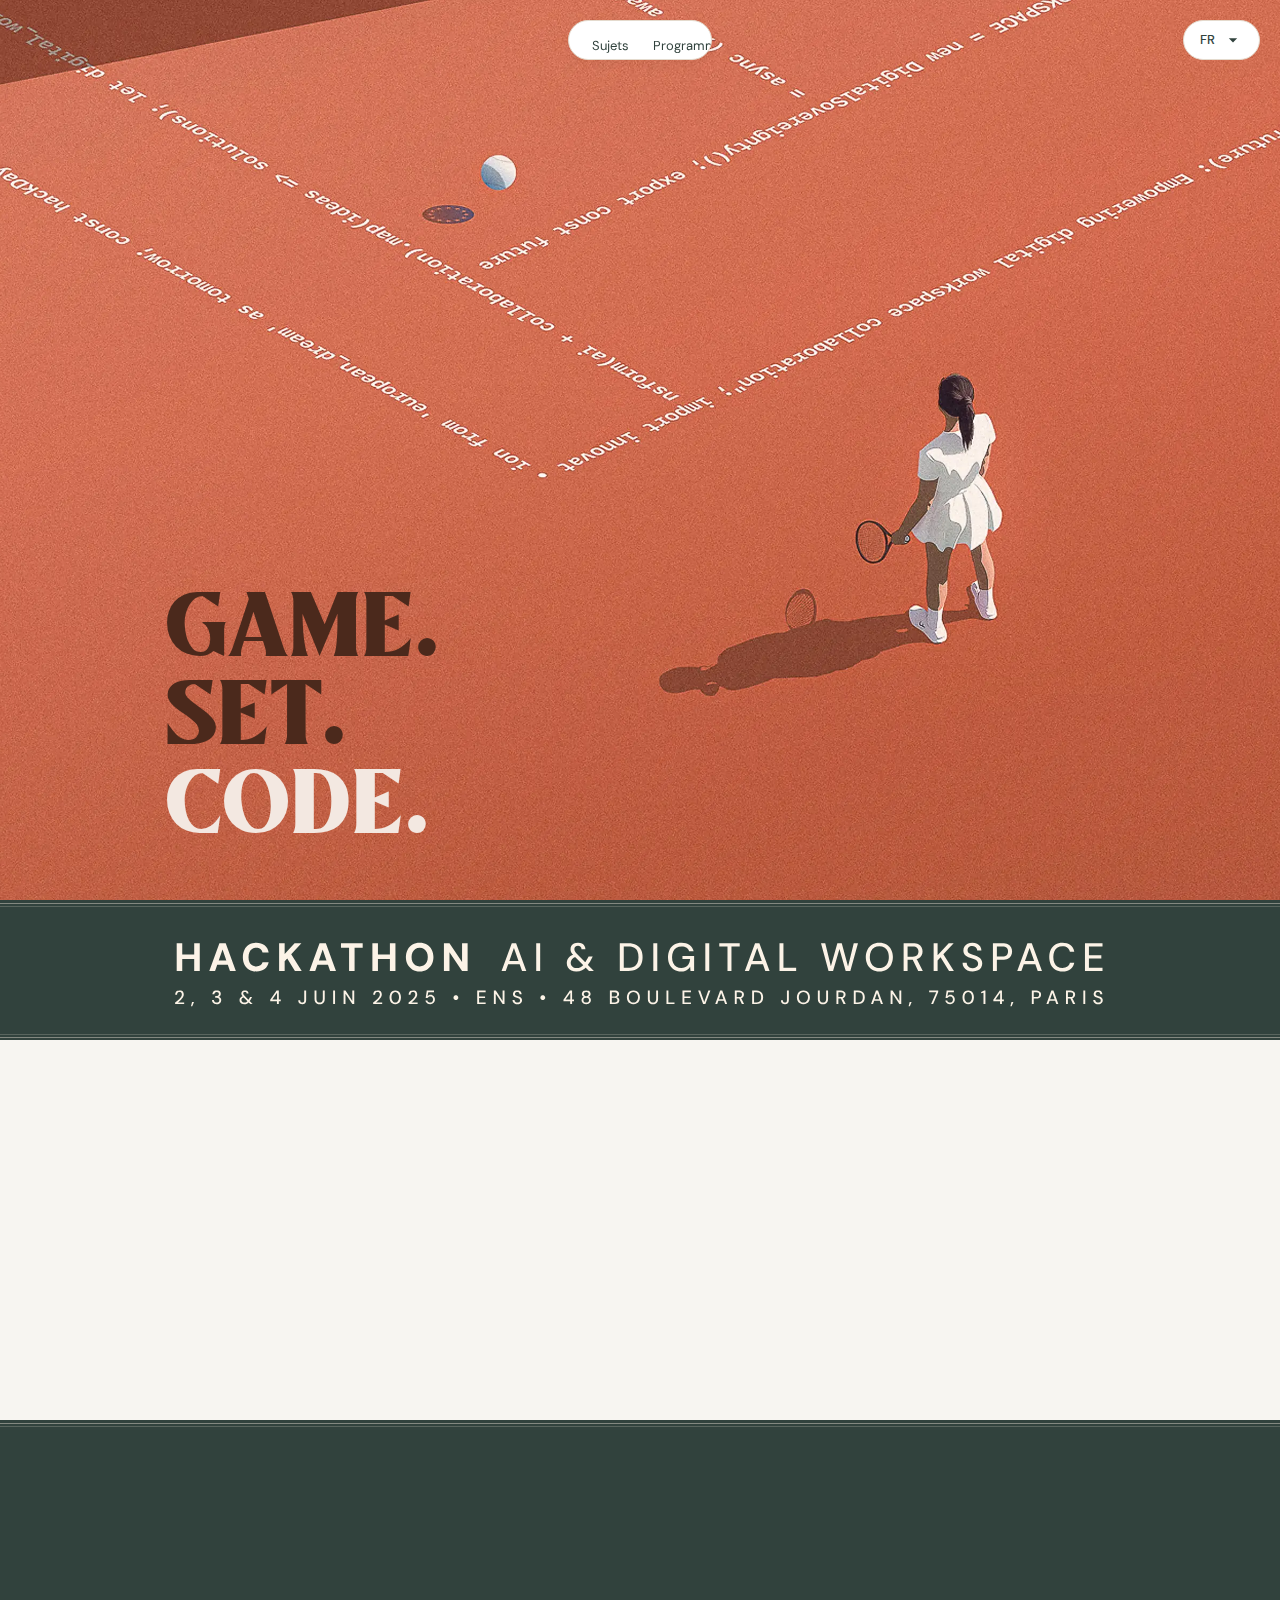
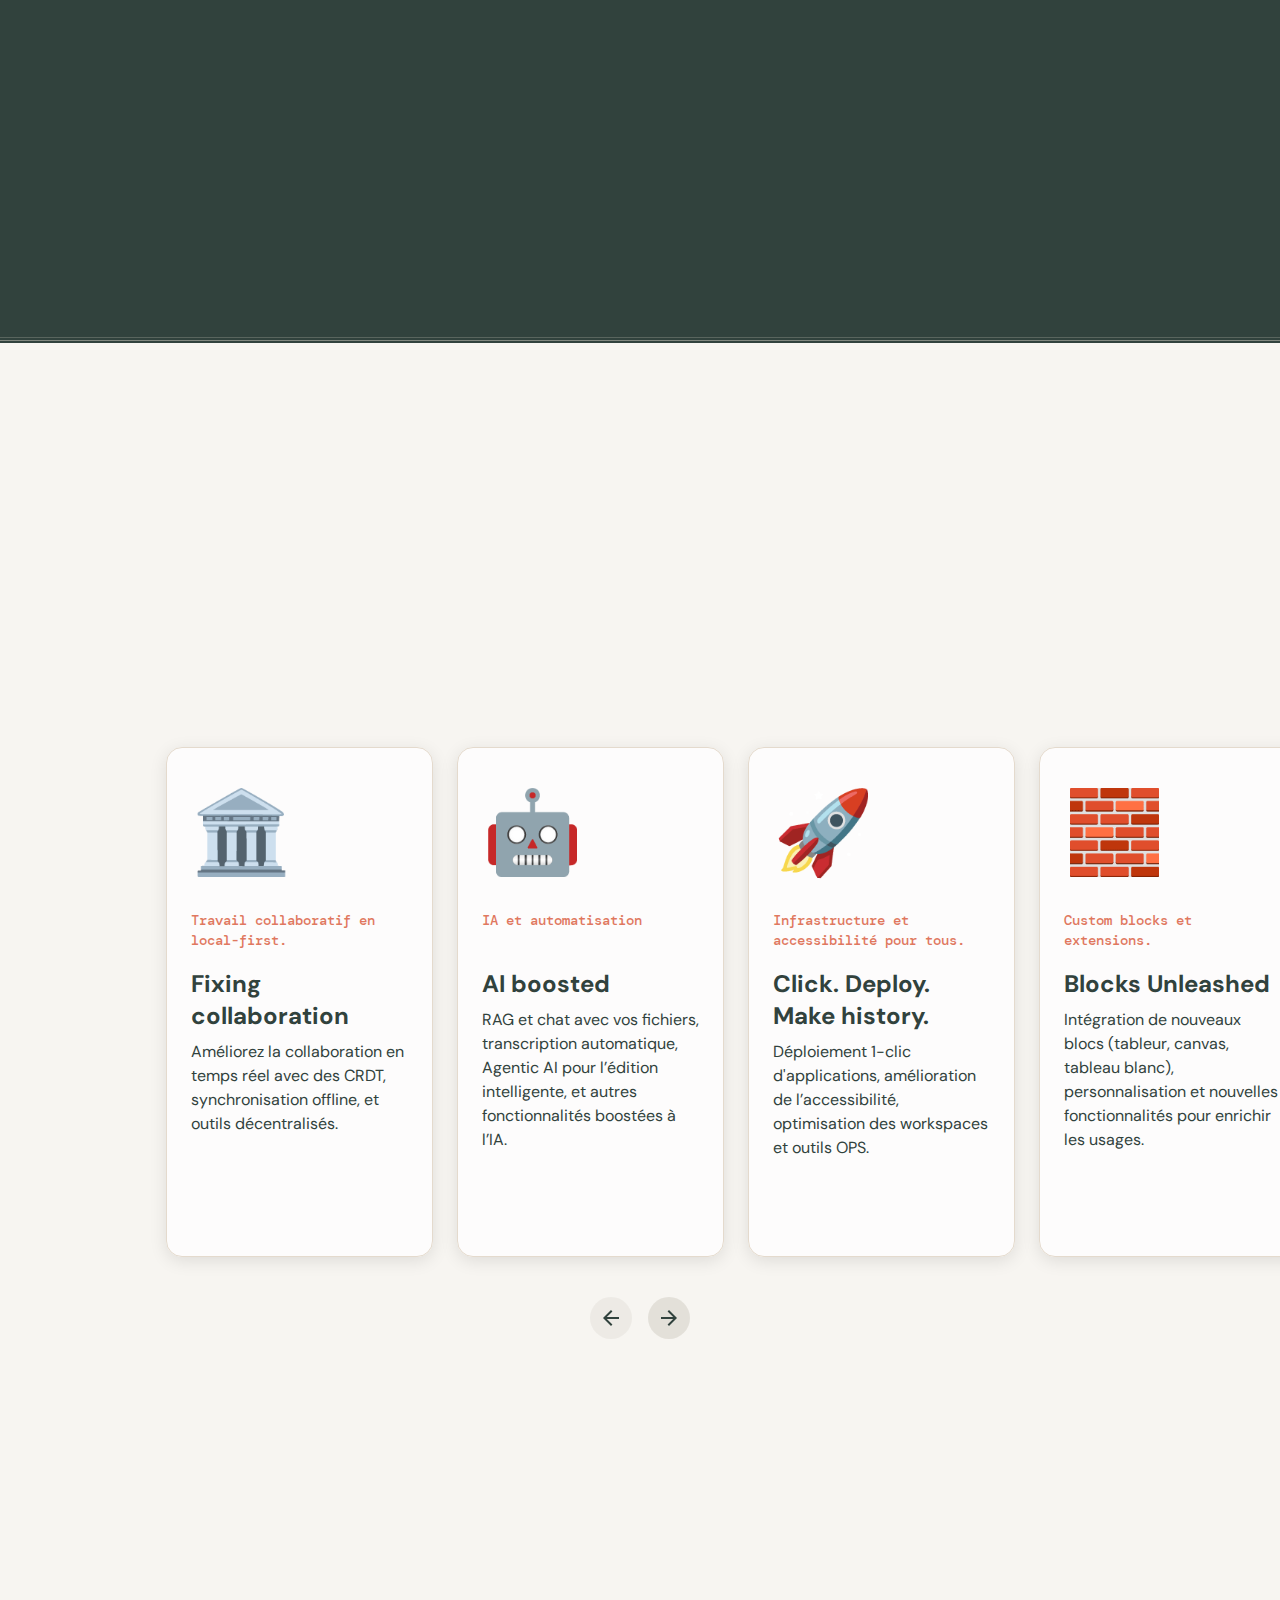
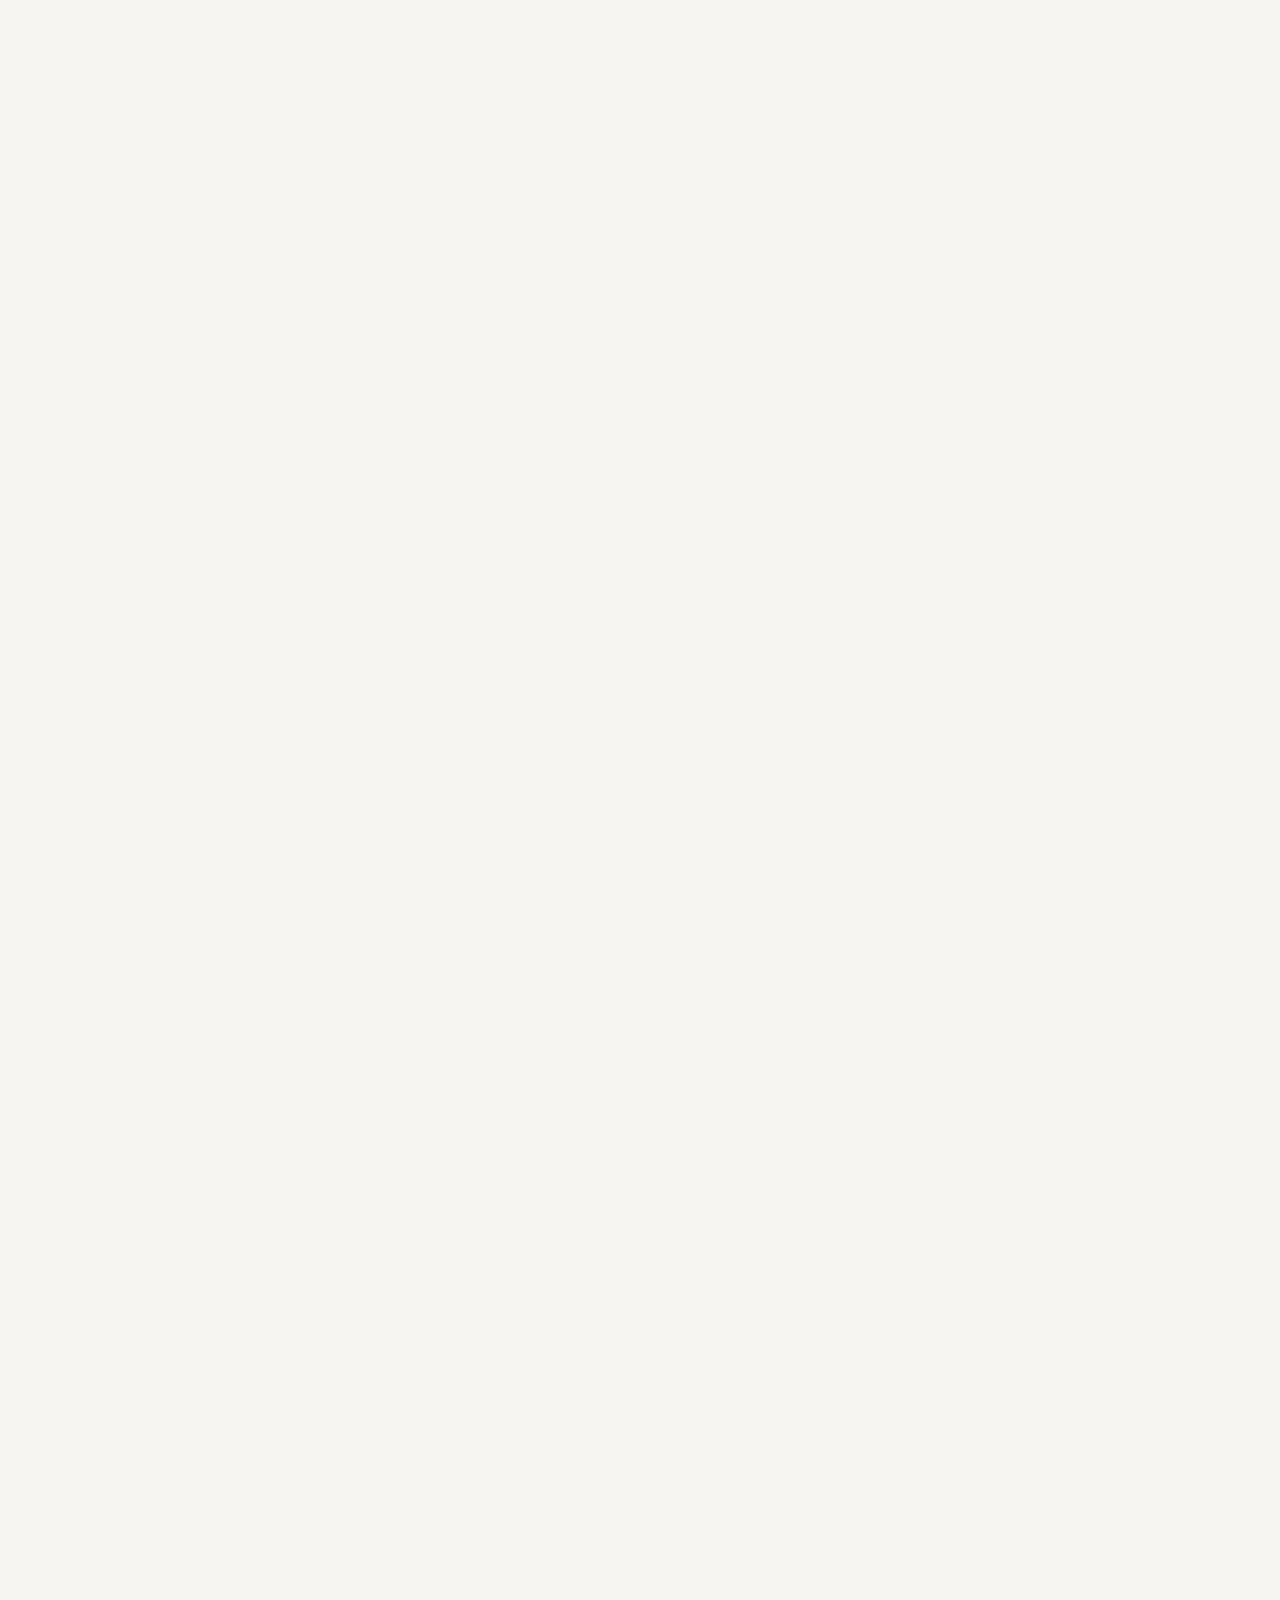
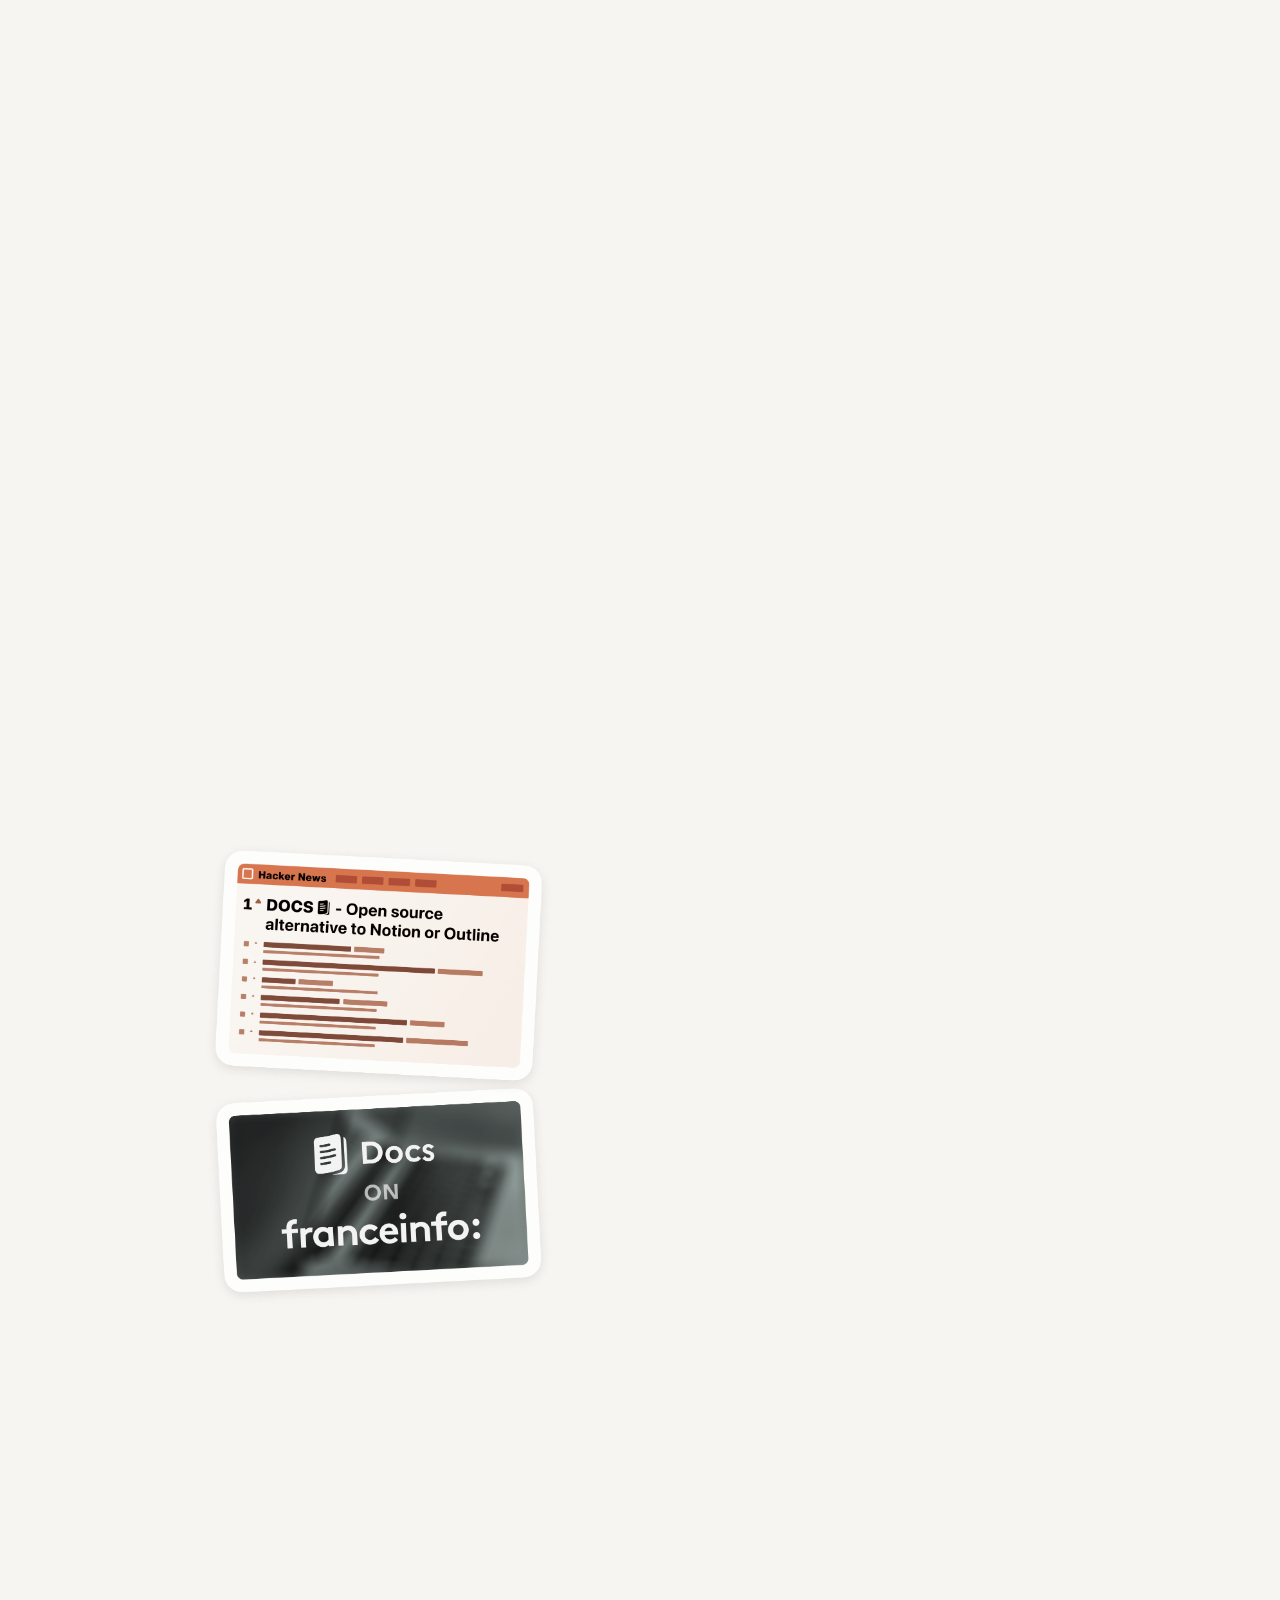
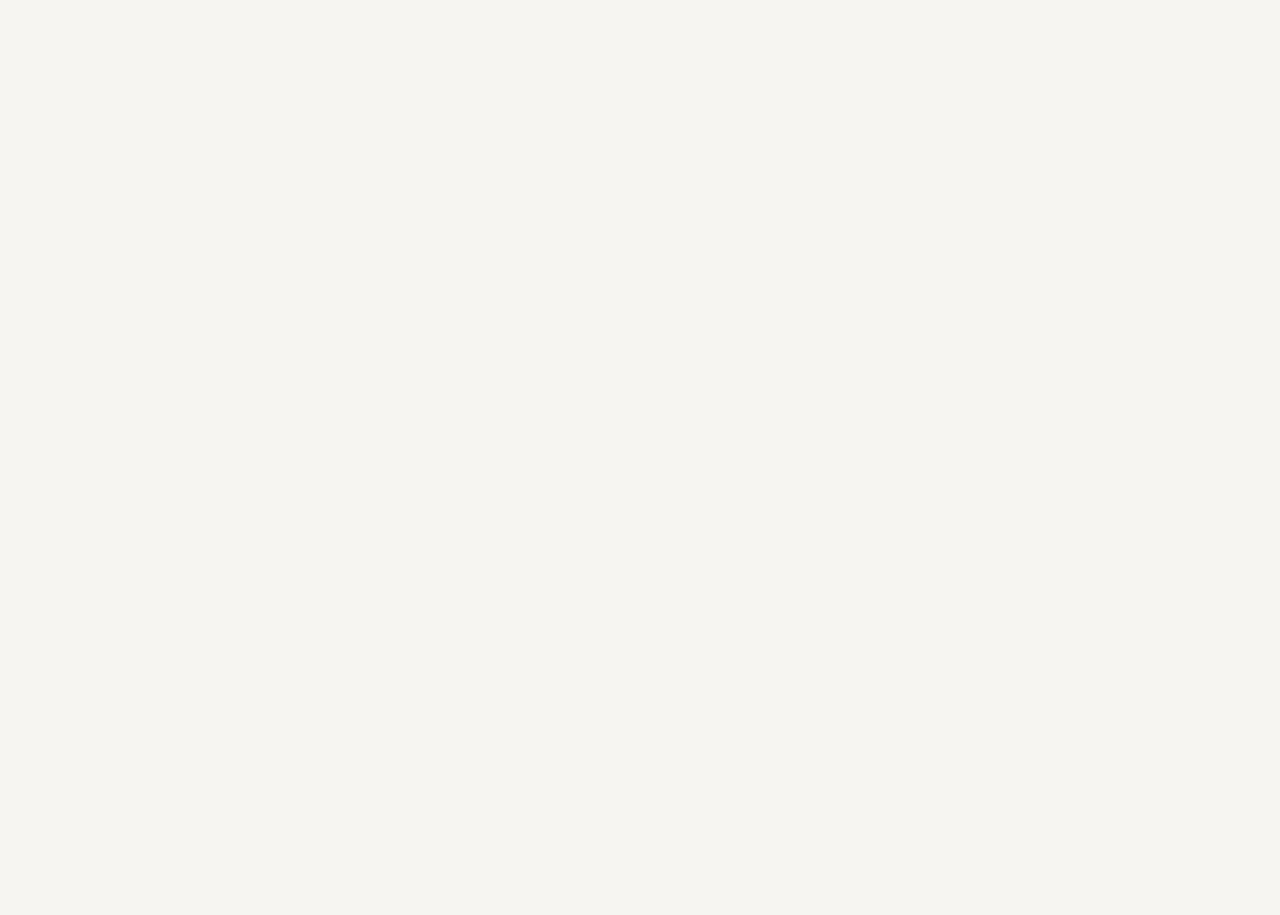
==== commit 6cdedbe7: "fdddgfg" ====
--- a/index.html
+++ b/index.html
@@ -1,11 +1,10 @@
-<!DOCTYPE html><html><head><meta charSet="utf-8" data-next-head=""/><meta name="viewport" content="width=device-width" data-next-head=""/><title data-next-head="">HackDays - Hackathon Digital Workspace</title><meta property="og:title" content="HackDays - Hackathon Digital Workspace" data-next-head=""/><meta property="og:description" content="Les 2, 3 et 4 Juin 2025 - Travaillons ensemble à développer des outils souverains &amp; open source" data-next-head=""/><link href="favicon.png" rel="icon" media="(prefers-color-scheme: dark)" data-next-head=""/><link href="favicon-light.png" rel="icon" media="(prefers-color-scheme: light)" data-next-head=""/><meta property="og:image" content="/images/rs.png" data-next-head=""/><link rel="preload" href="/images/hero.webp" as="image" data-next-head=""/><link rel="preload" href="/locales/fr.json" as="fetch" type="application/json" data-next-head=""/><link rel="preload" href="/locales/en.json" as="fetch" type="application/json" data-next-head=""/><link rel="preload" href="/images/hero-mobile.png" as="image" data-next-head=""/><link rel="preload" href="/images/hero-matrix.webp" as="image" data-next-head=""/><link rel="preload" href="/fonts/DMMono-Medium.ttf" as="font" type="font/woff2" crossorigin="anonymous" data-next-head=""/><link rel="preload" href="/fonts/Mullingar.ttf" as="font" type="font/woff2" crossorigin="anonymous" data-next-head=""/><link rel="preload" href="/fonts/DMMono-Regular.ttf" as="font" type="font/woff2" crossorigin="anonymous" data-next-head=""/><link rel="preload" href="/fonts/DMSans.ttf" as="font" type="font/woff2" crossorigin="anonymous" data-next-head=""/><link rel="preload" href="/fonts/Domine.ttf" as="font" type="font/woff2" crossorigin="anonymous" data-next-head=""/><link rel="preload" href="/_next/static/css/62d3542dd55bc6a5.css" as="style"/><link rel="stylesheet" href="/_next/static/css/62d3542dd55bc6a5.css" data-n-g=""/><noscript data-n-css=""></noscript><script defer="" noModule="" src="/_next/static/chunks/polyfills-42372ed130431b0a.js"></script><script src="/_next/static/chunks/webpack-fbb920bddf9bf0a6.js" defer=""></script><script src="/_next/static/chunks/framework-b8ed9b642a1d405a.js" defer=""></script><script src="/_next/static/chunks/main-5967226b86c09d72.js" defer=""></script><script src="/_next/static/chunks/pages/_app-46a025a0077eee86.js" defer=""></script><script src="/_next/static/chunks/07c2d338-8907788d84a133c5.js" defer=""></script><script src="/_next/static/chunks/646-f58fdae03dad907c.js" defer=""></script><script src="/_next/static/chunks/pages/index-a17ed8b24670db7b.js" defer=""></script><script src="/_next/static/bseJGaEf91xO2K6jxtuB0/_buildManifest.js" defer=""></script><script src="/_next/static/bseJGaEf91xO2K6jxtuB0/_ssgManifest.js" defer=""></script></head><body><link rel="preload" as="image" href="/_next/static/media/logo.f4765c7b.svg"/><link rel="preload" as="image" href="/_next/static/media/logohackdays.5e179aab.svg"/><link rel="preload" as="image" href="/_next/static/media/title.95a860ea.svg"/><link rel="preload" as="image" href="/_next/static/media/title-mobile.29ca953d.svg"/><link rel="preload" as="image" href="/_next/static/media/logo-dinum.d886777a.svg"/><link rel="preload" as="image" href="/_next/static/media/logo-ens.67145951.svg"/><link rel="preload" as="image" href="/_next/static/media/logo-dgnum.ed070e53.svg"/><link rel="preload" as="image" href="/_next/static/media/screenshot-docs.bde87845.png"/><link rel="preload" as="image" href="/_next/static/media/screenshot-docs-mobile.62ccddb9.png"/><link rel="preload" as="image" href="/_next/static/media/logo-docs.759f31f5.svg"/><link rel="preload" as="image" href="/_next/static/media/screenshot-visio.ffbc86d8.png"/><link rel="preload" as="image" href="/_next/static/media/screenshot-visio-mobile.3c537fc0.png"/><link rel="preload" as="image" href="/_next/static/media/logo-visio.07f73965.svg"/><link rel="preload" as="image" href="/_next/static/media/date-2.4573acf4.png"/><link rel="preload" as="image" href="/_next/static/media/date-3.2bc47886.png"/><link rel="preload" as="image" href="/_next/static/media/date-4.ceb83dd8.png"/><link rel="preload" as="image" href="/_next/static/media/fame.dd30e077.png"/><link rel="preload" as="image" href="/_next/static/media/building.dadec28d.png"/><div id="__next"><div><div class="items-center flex border-b border-beige-200 z-1000 w-full bg-white fixed md:hidden top-[0px] left-[0px] h-[48px] justify-between" style="top:-100px;background-color:transparent"><a><img src="/_next/static/media/logo.f4765c7b.svg"/></a><a href="https://pretix.dgnum.eu/dgnum/hack-lsn-2025/" target="_blank" class="transition-all text-[13px] text-green-700 p-4 hover:text-orange-500 font-medium">menu.signup</a></div><div class="w-full hidden md:flex justify-center"><div class="fixed overflow-hidden z-1000 p-[5px] text-[13px] top-[20px] border border-beige-200 bg-white rounded-3xl h-[40px]" style="box-shadow:0px 4px 9.3px 0px rgba(75, 41, 28, 0.05);top:-100px;width:40px"><a class="absolute top-1.25" style="opacity:1"><img class="cursor-pointer" src="/_next/static/media/logo.f4765c7b.svg"/></a><ul class="flex items-center justify-between" style="opacity:0"><li><a><img class="w-[124px] overflow-hidden cursor-pointer" src="/_next/static/media/logohackdays.5e179aab.svg"/></a></li><li class="flex items-center hover:text-orange-600 cursor-pointer px-[12px] pl-[18px]"><a>menu.tracks</a></li><li class="flex items-center hover:text-orange-600 cursor-pointer px-[12px]"><a>menu.program</a></li><li class="flex items-center hover:text-orange-600 cursor-pointer px-[12px]"><a>menu.info</a></li><li class="flex items-center"><a href="https://pretix.dgnum.eu/dgnum/hack-lsn-2025/" target="_blank" class="flex items-center px-4 py-1 transition-all bg-green-700 hover:bg-orange-500 text-beige-100 rounded-full">menu.signup</a></li></ul></div><div class="hidden md:block" style="top:-100px;width:40px"></div></div><div class="w-full"><div style="opacity:0"><div id="GameSetCode" class="relative h-[80vh] md:h-[100vh] w-full bg-cover bg-top bg-[url(&#x27;/images/hero/hero-mobile.png&#x27;)] md:bg-[url(&#x27;/images/hero/hero.webp&#x27;)]" style="filter:blur(4px)"><div class="absolute w-full top-O z-0 bg-cover bg-top inset-0 md:bg-[url(&#x27;/images/hero/hero-matrix.webp&#x27;)]" style="opacity:0"></div><div class="container h-full mx-auto relative"><h1 class="uppercase font-title absolute bottom-[56px] hero-title"><span class="hero-title-word " style="opacity:0"><span class="text-orange-800">Game.</span></span><span class="hero-title-word " style="opacity:0"><span class="text-orange-800">Set.</span></span><span class="hero-title-word hero-title-matrix-hover" style="opacity:0"><span class="md:cursor-pointer text-orange-100 md:inline-block" style="opacity:0">C</span><span class="md:cursor-pointer text-orange-100 md:inline-block" style="opacity:0">o</span><span class="md:cursor-pointer text-orange-100 md:inline-block" style="opacity:0">d</span><span class="md:cursor-pointer text-orange-100 md:inline-block" style="opacity:0">e</span><span class="md:cursor-pointer text-orange-100 md:inline-block" style="opacity:0">.</span></span></h1></div></div><div class="sub-hero-title relative w-full bg-green-700"><div class="sub-hero-title-border w-full"><div class="sub-hero-title-subborder w-full"><div class="container mx-auto"><img class="mx-auto py-6 hidden md:block" src="/_next/static/media/title.95a860ea.svg"/><img class="mx-auto w-full py-6 block md:hidden" src="/_next/static/media/title-mobile.29ca953d.svg"/></div></div></div></div></div><div class="relative w-full bg-beige-100 py-[30px] md:py-0"><div class="flex column h-[327px] md:h-[380px] w-full bg-center bg-cover md:bg-auto py-12 bg-no-repeat container mx-auto"><div class="m-auto"><div class="relative grid grid-cols-3 flex text-center m-auto max-w-[436px] my-6 mx-auto gap-[47px]"><div style="opacity:0"><img src="/_next/static/media/logo-dinum.d886777a.svg"/></div><div style="opacity:0"><img src="/_next/static/media/logo-ens.67145951.svg" class="mx-auto self-end"/></div><div style="opacity:0"><img src="/_next/static/media/logo-dgnum.ed070e53.svg" class="self-end"/></div></div></div></div></div><div class="sub-hero-title relative w-full bg-green-700"><div class="sub-hero-title-border w-full"><div class="sub-hero-title-subborder w-full"><div class="container mx-auto md:py-[120px] py-8"><div class="flex gap-4 md:justify-center flex-wrap md:flex-nowrap"><div style="opacity:0"><span class="px-3 py-1 rounded-full text-sm font-normal font-code
+<!DOCTYPE html><html><head><meta charSet="utf-8" data-next-head=""/><meta name="viewport" content="width=device-width" data-next-head=""/><title data-next-head="">HackDays - Hackathon Digital Workspace</title><meta property="og:title" content="HackDays - Hackathon Digital Workspace" data-next-head=""/><meta property="og:description" content="Les 2, 3 et 4 Juin 2025 - Travaillons ensemble à développer des outils souverains &amp; open source" data-next-head=""/><link href="favicon.png" rel="icon" media="(prefers-color-scheme: dark)" data-next-head=""/><link href="favicon-light.png" rel="icon" media="(prefers-color-scheme: light)" data-next-head=""/><meta property="og:image" content="/images/rs.png" data-next-head=""/><link rel="preload" href="/images/hero/hero.webp" as="image" data-next-head=""/><link rel="preload" href="/locales/fr.json" as="fetch" type="application/json" data-next-head=""/><link rel="preload" href="/locales/en.json" as="fetch" type="application/json" data-next-head=""/><link rel="preload" href="/images/hero/hero-mobile.png" as="image" data-next-head=""/><link rel="preload" href="/images/hero/hero-matrix.webp" as="image" data-next-head=""/><link rel="preload" href="/fonts/DMMono-Medium.ttf" as="font" type="font/woff2" crossorigin="anonymous" data-next-head=""/><link rel="preload" href="/fonts/Mullingar.ttf" as="font" type="font/woff2" crossorigin="anonymous" data-next-head=""/><link rel="preload" href="/fonts/DMMono-Regular.ttf" as="font" type="font/woff2" crossorigin="anonymous" data-next-head=""/><link rel="preload" href="/fonts/DMSans.ttf" as="font" type="font/woff2" crossorigin="anonymous" data-next-head=""/><link rel="preload" href="/fonts/Domine.ttf" as="font" type="font/woff2" crossorigin="anonymous" data-next-head=""/><link rel="preload" href="/_next/static/css/62d3542dd55bc6a5.css" as="style"/><link rel="stylesheet" href="/_next/static/css/62d3542dd55bc6a5.css" data-n-g=""/><noscript data-n-css=""></noscript><script defer="" noModule="" src="/_next/static/chunks/polyfills-42372ed130431b0a.js"></script><script src="/_next/static/chunks/webpack-fbb920bddf9bf0a6.js" defer=""></script><script src="/_next/static/chunks/framework-b8ed9b642a1d405a.js" defer=""></script><script src="/_next/static/chunks/main-5967226b86c09d72.js" defer=""></script><script src="/_next/static/chunks/pages/_app-f5362301345a39fb.js" defer=""></script><script src="/_next/static/chunks/07c2d338-8907788d84a133c5.js" defer=""></script><script src="/_next/static/chunks/646-f58fdae03dad907c.js" defer=""></script><script src="/_next/static/chunks/pages/index-a17ed8b24670db7b.js" defer=""></script><script src="/_next/static/LJQx9ISBBzPPTnvHHNneN/_buildManifest.js" defer=""></script><script src="/_next/static/LJQx9ISBBzPPTnvHHNneN/_ssgManifest.js" defer=""></script></head><body><link rel="preload" as="image" href="/_next/static/media/logo.f4765c7b.svg"/><link rel="preload" as="image" href="/_next/static/media/logohackdays.5e179aab.svg"/><link rel="preload" as="image" href="/_next/static/media/title.95a860ea.svg"/><link rel="preload" as="image" href="/_next/static/media/title-mobile.29ca953d.svg"/><link rel="preload" as="image" href="/_next/static/media/logo-dinum.d886777a.svg"/><link rel="preload" as="image" href="/_next/static/media/logo-ens.67145951.svg"/><link rel="preload" as="image" href="/_next/static/media/logo-dgnum.ed070e53.svg"/><link rel="preload" as="image" href="/_next/static/media/screenshot-docs.bde87845.png"/><link rel="preload" as="image" href="/_next/static/media/screenshot-docs-mobile.62ccddb9.png"/><link rel="preload" as="image" href="/_next/static/media/logo-docs.759f31f5.svg"/><link rel="preload" as="image" href="/_next/static/media/screenshot-visio.ffbc86d8.png"/><link rel="preload" as="image" href="/_next/static/media/screenshot-visio-mobile.3c537fc0.png"/><link rel="preload" as="image" href="/_next/static/media/logo-visio.07f73965.svg"/><link rel="preload" as="image" href="/_next/static/media/date-2.4573acf4.png"/><link rel="preload" as="image" href="/_next/static/media/date-3.2bc47886.png"/><link rel="preload" as="image" href="/_next/static/media/date-4.ceb83dd8.png"/><link rel="preload" as="image" href="/_next/static/media/fame.dd30e077.png"/><link rel="preload" as="image" href="/_next/static/media/building.dadec28d.png"/><div id="__next"><div><div class="items-center flex border-b border-beige-200 z-1000 w-full bg-white fixed md:hidden top-[0px] left-[0px] h-[48px] justify-between" style="top:-100px;background-color:transparent"><a><img src="/_next/static/media/logo.f4765c7b.svg"/></a><a href="https://pretix.dgnum.eu/dgnum/hack-lsn-2025/" target="_blank" class="transition-all text-[13px] text-green-700 p-4 hover:text-orange-500 font-medium">menu.signup</a></div><div class="w-full hidden md:flex justify-center"><div class="fixed overflow-hidden z-1000 p-[5px] text-[13px] top-[20px] border border-beige-200 bg-white rounded-3xl h-[40px]" style="box-shadow:0px 4px 9.3px 0px rgba(75, 41, 28, 0.05);top:-100px;width:40px"><a class="absolute top-1.25" style="opacity:1"><img class="cursor-pointer" src="/_next/static/media/logo.f4765c7b.svg"/></a><ul class="flex items-center justify-between" style="opacity:0"><li><a><img class="w-[124px] overflow-hidden cursor-pointer" src="/_next/static/media/logohackdays.5e179aab.svg"/></a></li><li class="flex items-center hover:text-orange-600 cursor-pointer px-[12px] pl-[18px]"><a>menu.tracks</a></li><li class="flex items-center hover:text-orange-600 cursor-pointer px-[12px]"><a>menu.program</a></li><li class="flex items-center hover:text-orange-600 cursor-pointer px-[12px]"><a>menu.info</a></li><li class="flex items-center"><a href="https://pretix.dgnum.eu/dgnum/hack-lsn-2025/" target="_blank" class="flex items-center px-4 py-1 transition-all bg-green-700 hover:bg-orange-500 text-beige-100 rounded-full">menu.signup</a></li></ul></div><div class="hidden md:block" style="top:-100px;width:40px"></div></div><div class="w-full"><div style="opacity:0"><div id="GameSetCode" class="relative h-[80vh] md:h-[100vh] w-full bg-cover bg-top bg-[url(&#x27;/images/hero/hero-mobile.png&#x27;)] md:bg-[url(&#x27;/images/hero/hero.webp&#x27;)]" style="filter:blur(4px)"><div class="absolute w-full top-O z-0 bg-cover bg-top inset-0 md:bg-[url(&#x27;/images/hero/hero-matrix.webp&#x27;)]" style="opacity:0"></div><div class="container h-full mx-auto relative"><h1 class="uppercase font-title absolute bottom-[56px] hero-title"><span class="hero-title-word " style="opacity:0"><span class="text-orange-800">Game.</span></span><span class="hero-title-word " style="opacity:0"><span class="text-orange-800">Set.</span></span><span class="hero-title-word hero-title-matrix-hover" style="opacity:0"><span class="md:cursor-pointer text-orange-100 md:inline-block" style="opacity:0">C</span><span class="md:cursor-pointer text-orange-100 md:inline-block" style="opacity:0">o</span><span class="md:cursor-pointer text-orange-100 md:inline-block" style="opacity:0">d</span><span class="md:cursor-pointer text-orange-100 md:inline-block" style="opacity:0">e</span><span class="md:cursor-pointer text-orange-100 md:inline-block" style="opacity:0">.</span></span></h1></div></div><div class="sub-hero-title relative w-full bg-green-700"><div class="sub-hero-title-border w-full"><div class="sub-hero-title-subborder w-full"><div class="container mx-auto"><img class="mx-auto py-6 hidden md:block" src="/_next/static/media/title.95a860ea.svg"/><img class="mx-auto w-full py-6 block md:hidden" src="/_next/static/media/title-mobile.29ca953d.svg"/></div></div></div></div></div><div class="relative w-full bg-beige-100 py-[30px] md:py-0"><div class="flex column h-[327px] md:h-[380px] w-full bg-center bg-cover md:bg-auto py-12 bg-no-repeat container mx-auto"><div class="m-auto"><div class="relative grid grid-cols-3 flex text-center m-auto max-w-[436px] my-6 mx-auto gap-[47px]"><div style="opacity:0"><img src="/_next/static/media/logo-dinum.d886777a.svg"/></div><div style="opacity:0"><img src="/_next/static/media/logo-ens.67145951.svg" class="mx-auto self-end"/></div><div style="opacity:0"><img src="/_next/static/media/logo-dgnum.ed070e53.svg" class="self-end"/></div></div></div></div></div><div class="sub-hero-title relative w-full bg-green-700"><div class="sub-hero-title-border w-full"><div class="sub-hero-title-subborder w-full"><div class="container mx-auto md:py-[120px] py-8"><div class="flex gap-4 md:justify-center flex-wrap md:flex-nowrap"><div style="opacity:0"><span class="px-3 py-1 rounded-full text-sm font-normal font-code
       bg-white/[.05] text-beige-100">mission.tags.1</span></div><div style="opacity:0"><span class="px-3 py-1 rounded-full text-sm font-normal font-code
-      bg-white/[.05] text-beige-100">mission.tags.2</span></div><div style="opacity:0"><span class="px-3 py-1 rounded-full text-sm font-normal font-code
-      bg-white/[.05] text-beige-100">mission.tags.3</span></div></div><div style="opacity:0"><h3 class="font-title leading-14 py-[12px] md:py-8 uppercase md:text-center text-beige-100 text-[59px] md:text-[86px]">mission.title</h3><p class="md:mx-auto font-text text-[#F8F6F2] max-w-[478px] text-left md:text-center">mission.description</p></div></div></div></div></div><div class="bg-beige-100"><div id="AVosMarques" class="relative w-full pt-[96px] pb-[56px] md:py-[106px]"><div class="container mx-auto"><div style="opacity:0"><span class="px-3 py-1 rounded-full text-sm font-normal font-code
+      bg-white/[.05] text-beige-100">mission.tags.2</span></div><div style="opacity:0"></div></div><div style="opacity:0"><h3 class="font-title leading-14 py-[12px] md:py-8 uppercase md:text-center text-beige-100 text-[59px] md:text-[86px]">mission.title</h3><p class="md:mx-auto font-text text-[#F8F6F2] max-w-[478px] text-left md:text-center">mission.description</p></div></div></div></div></div><div class="bg-beige-100"><div id="AVosMarques" class="relative w-full pt-[96px] pb-[56px] md:py-[106px]"><div class="container mx-auto"><div style="opacity:0"><span class="px-3 py-1 rounded-full text-sm font-normal font-code
       bg-orange-100 text-orange-600">avosmarques.tag</span><h3 class="font-title leading-14 py-3 md:py-8 uppercase text-green-700 text-[59px] md:text-[86px]">avosmarques.title</h3><p class="text-green-500 max-w-[800px] text-normal">avosmarques.description</p></div></div><div class="swipper-scroll overflow-hidden md:overflow-x-auto flex snap-x gap-6 pr-[180px] pt-9 pb-5 md:pt-7 md:pb-7 scroll-smooth transition-[padding] duration-300"><div class="snap-center bg-white/[0.75] border border-beige-200 min-w-[267px] max-w-[267px] flex flex-col p-6 rounded-[16px] card-box-shadow gap-2"><span class="text-[81px]">🏛️</span><span class="text-sm font-medium text-orange-500 font-code mt-2 h-[34px]">avosmarques.cards.1.tag</span><h3 class="text-2xl font-bold text-green-700 mt-4">avosmarques.cards.1.title</h3><p class="text-green-700 font-normal text-base">avosmarques.cards.1.description</p></div><div class="snap-center bg-white/[0.75] border border-beige-200 min-w-[267px] max-w-[267px] flex flex-col p-6 rounded-[16px] card-box-shadow gap-2"><span class="text-[81px]">🤖</span><span class="text-sm font-medium text-orange-500 font-code mt-2 h-[34px]">avosmarques.cards.2.tag</span><h3 class="text-2xl font-bold text-green-700 mt-4">avosmarques.cards.2.title</h3><p class="text-green-700 font-normal text-base">avosmarques.cards.2.description</p></div><div class="snap-center bg-white/[0.75] border border-beige-200 min-w-[267px] max-w-[267px] flex flex-col p-6 rounded-[16px] card-box-shadow gap-2"><span class="text-[81px]">🚀</span><span class="text-sm font-medium text-orange-500 font-code mt-2 h-[34px]">avosmarques.cards.3.tag</span><h3 class="text-2xl font-bold text-green-700 mt-4">avosmarques.cards.3.title</h3><p class="text-green-700 font-normal text-base">avosmarques.cards.3.description</p></div><div class="snap-center bg-white/[0.75] border border-beige-200 min-w-[267px] max-w-[267px] flex flex-col p-6 rounded-[16px] card-box-shadow gap-2"><span class="text-[81px]">🧱</span><span class="text-sm font-medium text-orange-500 font-code mt-2 h-[34px]">avosmarques.cards.4.tag</span><h3 class="text-2xl font-bold text-green-700 mt-4">avosmarques.cards.4.title</h3><p class="text-green-700 font-normal text-base">avosmarques.cards.4.description</p></div><div class="snap-center bg-white/[0.75] border border-beige-200 min-w-[267px] max-w-[267px] flex flex-col p-6 rounded-[16px] card-box-shadow gap-2"><span class="text-[81px]">📈</span><span class="text-sm font-medium text-orange-500 font-code mt-2 h-[34px]">avosmarques.cards.5.tag</span><h3 class="text-2xl font-bold text-green-700 mt-4">avosmarques.cards.5.title</h3><p class="text-green-700 font-normal text-base">avosmarques.cards.5.description</p></div><div class="snap-center bg-white/[0.75] border border-beige-200 min-w-[267px] max-w-[267px] flex flex-col p-6 rounded-[16px] card-box-shadow gap-2"><span class="text-[81px]">🤩</span><span class="text-sm font-medium text-orange-500 font-code mt-2 h-[34px]">avosmarques.cards.6.tag</span><h3 class="text-2xl font-bold text-green-700 mt-4">avosmarques.cards.6.title</h3><p class="text-green-700 font-normal text-base">avosmarques.cards.6.description</p></div><div class="snap-center bg-white/[0.75] border border-beige-200 min-w-[267px] max-w-[267px] flex flex-col p-6 rounded-[16px] card-box-shadow gap-2"><span class="text-[81px]">🙈</span><span class="text-sm font-medium text-orange-500 font-code mt-2 h-[34px]">avosmarques.cards.7.tag</span><h3 class="text-2xl font-bold text-green-700 mt-4">avosmarques.cards.7.title</h3><p class="text-green-700 font-normal text-base">avosmarques.cards.7.description</p></div><div class="snap-center bg-white/[0.75] border border-beige-200 min-w-[267px] max-w-[267px] flex flex-col p-6 rounded-[16px] card-box-shadow gap-2"><span class="text-[81px]">🃏</span><span class="text-sm font-medium text-orange-500 font-code mt-2 h-[34px]">avosmarques.cards.8.tag</span><h3 class="text-2xl font-bold text-green-700 mt-4">avosmarques.cards.8.title</h3><p class="text-green-700 font-normal text-base">avosmarques.cards.8.description</p></div></div><div class="swiper-arrows relative text-center mx-auto mt-3"><div class="flex gap-4 justify-center"><button disabled="" class="flex text-green-700 cursor-pointer disabled:cursor-default transition-all h-[42px] px-[9px] py-[6px] justify-center items-center gap-[4px] rounded-full
                bg-beige-300/[0.25] text-green-300"><style data-emotion="css q7mezt">.css-q7mezt{-webkit-user-select:none;-moz-user-select:none;-ms-user-select:none;user-select:none;width:1em;height:1em;display:inline-block;-webkit-flex-shrink:0;-ms-flex-negative:0;flex-shrink:0;-webkit-transition:fill 200ms cubic-bezier(0.4, 0, 0.2, 1) 0ms;transition:fill 200ms cubic-bezier(0.4, 0, 0.2, 1) 0ms;fill:currentColor;font-size:1.5rem;}</style><svg class="MuiSvgIcon-root MuiSvgIcon-fontSizeMedium css-q7mezt" focusable="false" aria-hidden="true" viewBox="0 0 24 24"><path d="M20 11H7.83l5.59-5.59L12 4l-8 8 8 8 1.41-1.41L7.83 13H20z"></path></svg></button><div class="flex justify-between md:hidden gap-2 mt-4"><span class="w-2 h-2 rounded-full bg-green-700"></span><span class="w-2 h-2 rounded-full bg-beige-300"></span><span class="w-2 h-2 rounded-full bg-beige-300"></span><span class="w-2 h-2 rounded-full bg-beige-300"></span><span class="w-2 h-2 rounded-full bg-beige-300"></span><span class="w-2 h-2 rounded-full bg-beige-300"></span><span class="w-2 h-2 rounded-full bg-beige-300"></span><span class="w-2 h-2 rounded-full bg-beige-300"></span></div><button class="flex cursor-pointer disabled:cursor-default transition-all text-green-700 h-[42px] px-[9px] py-[6px] justify-center items-center gap-[4px] rounded-full
                 bg-beige-300/[0.5]"><style data-emotion="css q7mezt">.css-q7mezt{-webkit-user-select:none;-moz-user-select:none;-ms-user-select:none;user-select:none;width:1em;height:1em;display:inline-block;-webkit-flex-shrink:0;-ms-flex-negative:0;flex-shrink:0;-webkit-transition:fill 200ms cubic-bezier(0.4, 0, 0.2, 1) 0ms;transition:fill 200ms cubic-bezier(0.4, 0, 0.2, 1) 0ms;fill:currentColor;font-size:1.5rem;}</style><svg class="MuiSvgIcon-root MuiSvgIcon-fontSizeMedium css-q7mezt" focusable="false" aria-hidden="true" viewBox="0 0 24 24"><path d="m12 4-1.41 1.41L16.17 11H4v2h12.17l-5.58 5.59L12 20l8-8z"></path></svg></button></div></div></div><div class="relative w-full py-14 md:py-[106px] py-8"><div class="container mx-auto"><div style="opacity:0"><span class="px-3 py-1 rounded-full text-sm font-normal font-code
       bg-orange-100 text-orange-600">prets.tag</span><h3 class="font-title leading-14 py-3 md:py-8 uppercase text-green-700 text-[59px] md:text-[86px]">prets.title</h3><p class="text-green-500 max-w-[800px] text-normal">prets.description</p></div><div class="grid md:grid-cols-2 md:gap-10 mt-8 md:mt-[40px]"><div style="opacity:0"><div class=""><img src="/_next/static/media/screenshot-docs.bde87845.png" class="hidden rounded-[16px] md:block w-full card-box-shadow"/><img src="/_next/static/media/screenshot-docs-mobile.62ccddb9.png" class="md:hidden rounded-[6.9%] w-full card-box-shadow"/></div><div class="flex items-center justify-between mt-6 ml-1"><img src="/_next/static/media/logo-docs.759f31f5.svg" class="w-[100px] md:w-[148px]"/><a class="rounded-full bg-beige-300/[0.5] transition-all hover:bg-beige-300 py-1.5 px-4 font-medium decoration-0" href="https://github.com/suitenumerique/docs" target="_blank">Github</a></div><p class="ml-2 mt-3 text-green-500">prets.docs.description</p></div><div class="mt-8 md:mt-0"><div style="opacity:0"><div class=""><img src="/_next/static/media/screenshot-visio.ffbc86d8.png" class="hidden md:block w-full rounded-[16px] card-box-shadow"/><img src="/_next/static/media/screenshot-visio-mobile.3c537fc0.png" class="md:hidden w-full rounded-[6.9%] card-box-shadow"/></div><div class="flex items-center justify-between mt-6 ml-1"><img src="/_next/static/media/logo-visio.07f73965.svg" class="w-[100px] md:w-[148px]"/><a class="rounded-full bg-beige-300/[0.5] transition-all hover:bg-beige-300 py-1.5 px-4 font-medium decoration-0" href="https://github.com/suitenumerique/meet" target="_blank">Github</a></div><p class="ml-2 mt-3 text-green-500">prets.visio.description</p></div></div></div></div></div><div id="Partez" class="relative w-full py-14 md:py-[106px] py-8"><div class="container mx-auto"><div style="opacity:0"><span class="px-3 py-1 rounded-full text-sm font-normal font-code
       bg-orange-100 text-orange-600">partez.tag</span><h3 class="font-title leading-14 py-3 md:py-8 uppercase text-green-700 text-[59px] md:text-[86px]">partez.title</h3><p class="block text-green-500 max-w-[800px] text-normal mb-8">partez.description</p><a href="https://pretix.dgnum.eu/dgnum/hack-lsn-2025/" target="_blank" rel="noopener noreferrer" aria-label="partez.button" class="block inline mt-12 mb-12 px-8 py-3 rounded-full bg-green-700 text-beige-100 text-center transition-all hover:bg-orange-500">partez.button</a></div><div style="opacity:0"><div class="bg-[#26312e] flex overflow-hidden mt-9 md:mt-12 md:h-[180px] border-1 border-green-700 rounded-2xl"><img src="/_next/static/media/date-2.4573acf4.png" class="hidden lg:block h-[180px]"/><div class="p-8 relative flex-1" style="background:linear-gradient(73deg, rgba(255, 255, 255, 0.00) -3.75%, rgba(255, 255, 255, 0.10) 92.73%), #26312D"><p class="absolute top-[9px] right-[9px] py-1 px-2.5 text-beige-100 bg-orange-600 border border-white/[0.2] font-code text-sm rounded-lg">partez.days.1.chip</p><p class="text-orange-500 text-lg font-code md:mt-0 mt-2.5"> <!-- -->partez.days.1.date<!-- --> </p><p class="text-beige-100 text-[1.9rem] font-bold font-text"> <!-- -->partez.days.1.title<!-- --> </p><p class="text-beige-100 text-base">partez.days.1.description</p></div></div></div><div style="opacity:0"><div class="bg-[#26312e] flex overflow-hidden mt-4 md:mt-12 md:h-[180px] border-1 border-green-700 rounded-2xl"><img src="/_next/static/media/date-3.2bc47886.png" class="hidden lg:block h-[180px]"/><div class="p-8 relative flex-1" style="background:linear-gradient(73deg, rgba(255, 255, 255, 0.00) -3.75%, rgba(255, 255, 255, 0.10) 92.73%), #26312D"><p class="absolute top-[9px] right-[9px] py-1 px-2.5 text-beige-100 bg-orange-600 border border-white/[0.2] font-code text-sm rounded-lg">partez.days.2.chip</p><p class="text-orange-500 text-lg font-code md:mt-0 mt-2.5"> <!-- -->partez.days.2.date<!-- --> </p><p class="text-beige-100 text-[1.9rem] font-bold font-text"> <!-- -->partez.days.2.title<!-- --> </p><p class="text-beige-100 text-base">partez.days.2.description</p></div></div></div><div style="opacity:0"><div class="bg-orange-600 flex overflow-hidden mt-4 md:mt-12 md:h-[180px] border-1 border-orange-600 rounded-2xl"><img src="/_next/static/media/date-4.ceb83dd8.png" class="hidden lg:block h-[180px]"/><div class="p-8 relative flex-1" style="background:linear-gradient(73deg, rgba(255, 255, 255, 0.00) 33.75%, rgba(255, 255, 255, 0.10) 79.95%), #BC5A3F;background-color:#BC5A3F"><p class="absolute top-[9px] right-[9px] py-1 px-2.5 text-beige-100 bg-green-700 border border-white/[0.2] font-code text-sm rounded-lg">partez.days.3.chip</p><p class="text-beige-100 text-lg font-code md:mt-0 mt-2.5"> <!-- -->partez.days.3.date<!-- --> </p><p class="text-beige-100 text-[1.9rem] font-bold font-text"> <!-- -->partez.days.3.title<!-- --> </p><p class="text-beige-100 text-base">partez.days.3.description</p></div></div></div></div></div></div><div class="relative w-full bg-beige-100 py-14 md:py-[106px] py-8"><div class="container mx-auto text-center"><div style="opacity:0"><span class="px-3 py-1 rounded-full text-sm font-normal font-code
       bg-orange-100 text-orange-600">histoire.tag</span><h3 class="font-title leading-none pt-1 pb-[56px] md:pb-[80px] max-w-[850px] text-green-700 text-[59px] md:text-[86px] mx-auto">histoire.title</h3></div></div><div class="container mx-auto"><div class="grid md:grid-cols-7 sm:grid-cols-1 sm:mx-9 gap-10 md:mt-[40px] items-center"><div class="hidden md:block md:col-span-3"><img src="/_next/static/media/fame.dd30e077.png"/></div><div class="w-full sm:col-span-4"><div style="opacity:0"><div class="flex items-center md:gap-[32px] justify-between grid md:grid-cols-4 mb-6"><div class="md:col-span-3"><p class="font-bold text-2xl">histoire.news.hn.title<!-- --> </p><p class="font-normal text-green-500">histoire.news.hn.description<!-- --> </p></div><div class="md:col-span-1 mt-3 md:mt-0"><a class="block w-[130px] text-lg rounded-full bg-beige-300/[0.5] text-center transition-all hover:bg-beige-300 py-1.5 font-medium decoration-0" href="histoire.news.hn.target" target="_blank">histoire.news.hn.button</a></div></div></div><div style="opacity:0"><div class="flex items-center md:gap-[32px] justify-between grid md:grid-cols-4 mb-6"><div class="md:col-span-3"><p class="font-bold text-2xl">histoire.news.franceinfo.title<!-- --> </p><p class="font-normal text-green-500">histoire.news.franceinfo.description<!-- --> </p></div><div class="md:col-span-1 mt-3 md:mt-0"><a class="block w-[130px] text-lg rounded-full bg-beige-300/[0.5] text-center transition-all hover:bg-beige-300 py-1.5 font-medium decoration-0" href="histoire.news.franceinfo.target" target="_blank">histoire.news.franceinfo.button</a></div></div></div><div style="opacity:0"><div class="flex items-center md:gap-[32px] justify-between grid md:grid-cols-4 mb-6"><div class="md:col-span-3"><p class="font-bold text-2xl">histoire.news.linkedin.title<!-- --> </p><p class="font-normal text-green-500">histoire.news.linkedin.description<!-- --> </p></div><div class="md:col-span-1 mt-3 md:mt-0"><a class="block w-[130px] text-lg rounded-full bg-beige-300/[0.5] text-center transition-all hover:bg-beige-300 py-1.5 font-medium decoration-0" href="histoire.news.linkedin.target" target="_blank">histoire.news.linkedin.button</a></div></div></div><div style="opacity:0"><div class="flex items-center md:gap-[32px] justify-between grid md:grid-cols-4 mb-6"><div class="md:col-span-3"><p class="font-bold text-2xl">histoire.news.reddit.title<!-- --> </p><p class="font-normal text-green-500">histoire.news.reddit.description<!-- --> </p></div><div class="md:col-span-1 mt-3 md:mt-0"><a class="block w-[130px] text-lg rounded-full bg-beige-300/[0.5] text-center transition-all hover:bg-beige-300 py-1.5 font-medium decoration-0" href="histoire.news.reddit.target" target="_blank">histoire.news.reddit.button</a></div></div></div><div style="opacity:0"><div class="flex items-center md:gap-[32px] justify-between grid md:grid-cols-4 mb-6"><div class="md:col-span-3"><p class="font-bold text-2xl">histoire.news.frandroid.title<!-- --> </p><p class="font-normal text-green-500">histoire.news.frandroid.description<!-- --> </p></div><div class="md:col-span-1 mt-3 md:mt-0"><a class="block w-[130px] text-lg rounded-full bg-beige-300/[0.5] text-center transition-all hover:bg-beige-300 py-1.5 font-medium decoration-0" href="histoire.news.frandroid.target" target="_blank">histoire.news.frandroid.button</a></div></div></div><div style="opacity:0"><div class="flex items-center md:gap-[32px] justify-between grid md:grid-cols-4 mb-6"><div class="md:col-span-3"><p class="font-bold text-2xl">histoire.news.bfm.title<!-- --> </p><p class="font-normal text-green-500">histoire.news.bfm.description<!-- --> </p></div><div class="md:col-span-1 mt-3 md:mt-0"><a class="block w-[130px] text-lg rounded-full bg-beige-300/[0.5] text-center transition-all hover:bg-beige-300 py-1.5 font-medium decoration-0" href="histoire.news.bfm.target" target="_blank">histoire.news.bfm.button</a></div></div></div></div></div></div></div><div id="Informations" class="relative w-full bg-beige-100 py-14 md:py-[106px] py-8"><div class="container mx-auto text-center"><div style="opacity:0"><span class="px-3 py-1 rounded-full text-sm font-normal font-code
-      bg-orange-100 text-orange-600">informations.tag</span><h3 class="font-title leading-14 py-8 uppercase text-green-700 text-[59px] md:text-[86px]">informations.title</h3><div class="grid md:grid-cols-3 gap-10 md:my-[40px]"><div class="col-span-1"><div class="rounded-2xl border border-beige-200 bg-white/[0.75] p-6 text-center" style="box-shadow:0px 4px 16.6px 0px rgba(0, 0, 0, 0.10)"><img src="/_next/static/media/logo-ens.67145951.svg" class="h-[112px] mb-6 mx-auto"/><p class="font-bold text-[22px]">CAMPUS JOURDAN</p><p class="font-bold text-base my-3"> 48 Boulevard Jourdan, <br/> 75014, Paris </p><div class="flex justify-between w-full mb-6"><p class="font-normal leading-snug text-base text-left">informations.days</p><p class="font-normal leading-snug text-base text-right">informations.hours</p></div><a class="block text-lg text-beige-100 rounded-full bg-green-700 mb-2 text-center transition-all hover:bg-orange-500 py-1.5 font-medium decoration-0" href="https://pretix.dgnum.eu/dgnum/hack-lsn-2025/" target="_blank"> <!-- -->informations.buttonSignup<!-- --> </a><a class="block text-lg rounded-full bg-beige-300/[0.5] text-center transition-all hover:bg-beige-300 py-1.5 font-medium decoration-0" href="mailto:contact-hackdays@numerique.gouv.fr" target="_blank"> <!-- -->informations.buttonContact<!-- --> </a></div></div><div class="hidden md:block md:col-span-2"><img src="/_next/static/media/building.dadec28d.png" class="rounded-2xl" style="box-shadow:0px 4px 16.6px 0px rgba(0, 0, 0, 0.10)"/></div></div><div class="grid grid-cols-3 flex text-center max-w-[413px] pt-6 my-6 mx-auto gap-x-11"><img src="/_next/static/media/logo-dinum.d886777a.svg"/><img src="/_next/static/media/logo-ens.67145951.svg" class="mx-auto self-end"/><img src="/_next/static/media/logo-dgnum.ed070e53.svg" class="self-end"/></div></div></div></div></div></div></div><script id="__NEXT_DATA__" type="application/json">{"props":{"pageProps":{}},"page":"/","query":{},"buildId":"bseJGaEf91xO2K6jxtuB0","nextExport":true,"autoExport":true,"isFallback":false,"scriptLoader":[]}</script></body></html>+      bg-orange-100 text-orange-600">informations.tag</span><h3 class="font-title leading-14 py-8 uppercase text-green-700 text-[59px] md:text-[86px]">informations.title</h3><div class="grid md:grid-cols-3 gap-10 md:my-[40px]"><div class="col-span-1"><div class="rounded-2xl border border-beige-200 bg-white/[0.75] p-6 text-center" style="box-shadow:0px 4px 16.6px 0px rgba(0, 0, 0, 0.10)"><img src="/_next/static/media/logo-ens.67145951.svg" class="h-[112px] mb-6 mx-auto"/><p class="font-bold text-[22px]">CAMPUS JOURDAN</p><p class="font-bold text-base my-3"> 48 Boulevard Jourdan, <br/> 75014, Paris </p><div class="flex justify-between w-full mb-6"><p class="font-normal leading-snug text-base text-left">informations.days</p><p class="font-normal leading-snug text-base text-right">informations.hours</p></div><a class="block text-lg text-beige-100 rounded-full bg-green-700 mb-2 text-center transition-all hover:bg-orange-500 py-1.5 font-medium decoration-0" href="https://pretix.dgnum.eu/dgnum/hack-lsn-2025/" target="_blank"> <!-- -->informations.buttonSignup<!-- --> </a><a class="block text-lg rounded-full bg-beige-300/[0.5] text-center transition-all hover:bg-beige-300 py-1.5 font-medium decoration-0" href="mailto:contact-hackdays@numerique.gouv.fr" target="_blank"> <!-- -->informations.buttonContact<!-- --> </a></div></div><div class="hidden md:block md:col-span-2"><img src="/_next/static/media/building.dadec28d.png" class="rounded-2xl" style="box-shadow:0px 4px 16.6px 0px rgba(0, 0, 0, 0.10)"/></div></div><div class="grid grid-cols-3 flex text-center max-w-[413px] pt-6 my-6 mx-auto gap-x-11"><img src="/_next/static/media/logo-dinum.d886777a.svg"/><img src="/_next/static/media/logo-ens.67145951.svg" class="mx-auto self-end"/><img src="/_next/static/media/logo-dgnum.ed070e53.svg" class="self-end"/></div></div></div></div></div></div></div><script id="__NEXT_DATA__" type="application/json">{"props":{"pageProps":{}},"page":"/","query":{},"buildId":"LJQx9ISBBzPPTnvHHNneN","nextExport":true,"autoExport":true,"isFallback":false,"scriptLoader":[]}</script></body></html>
